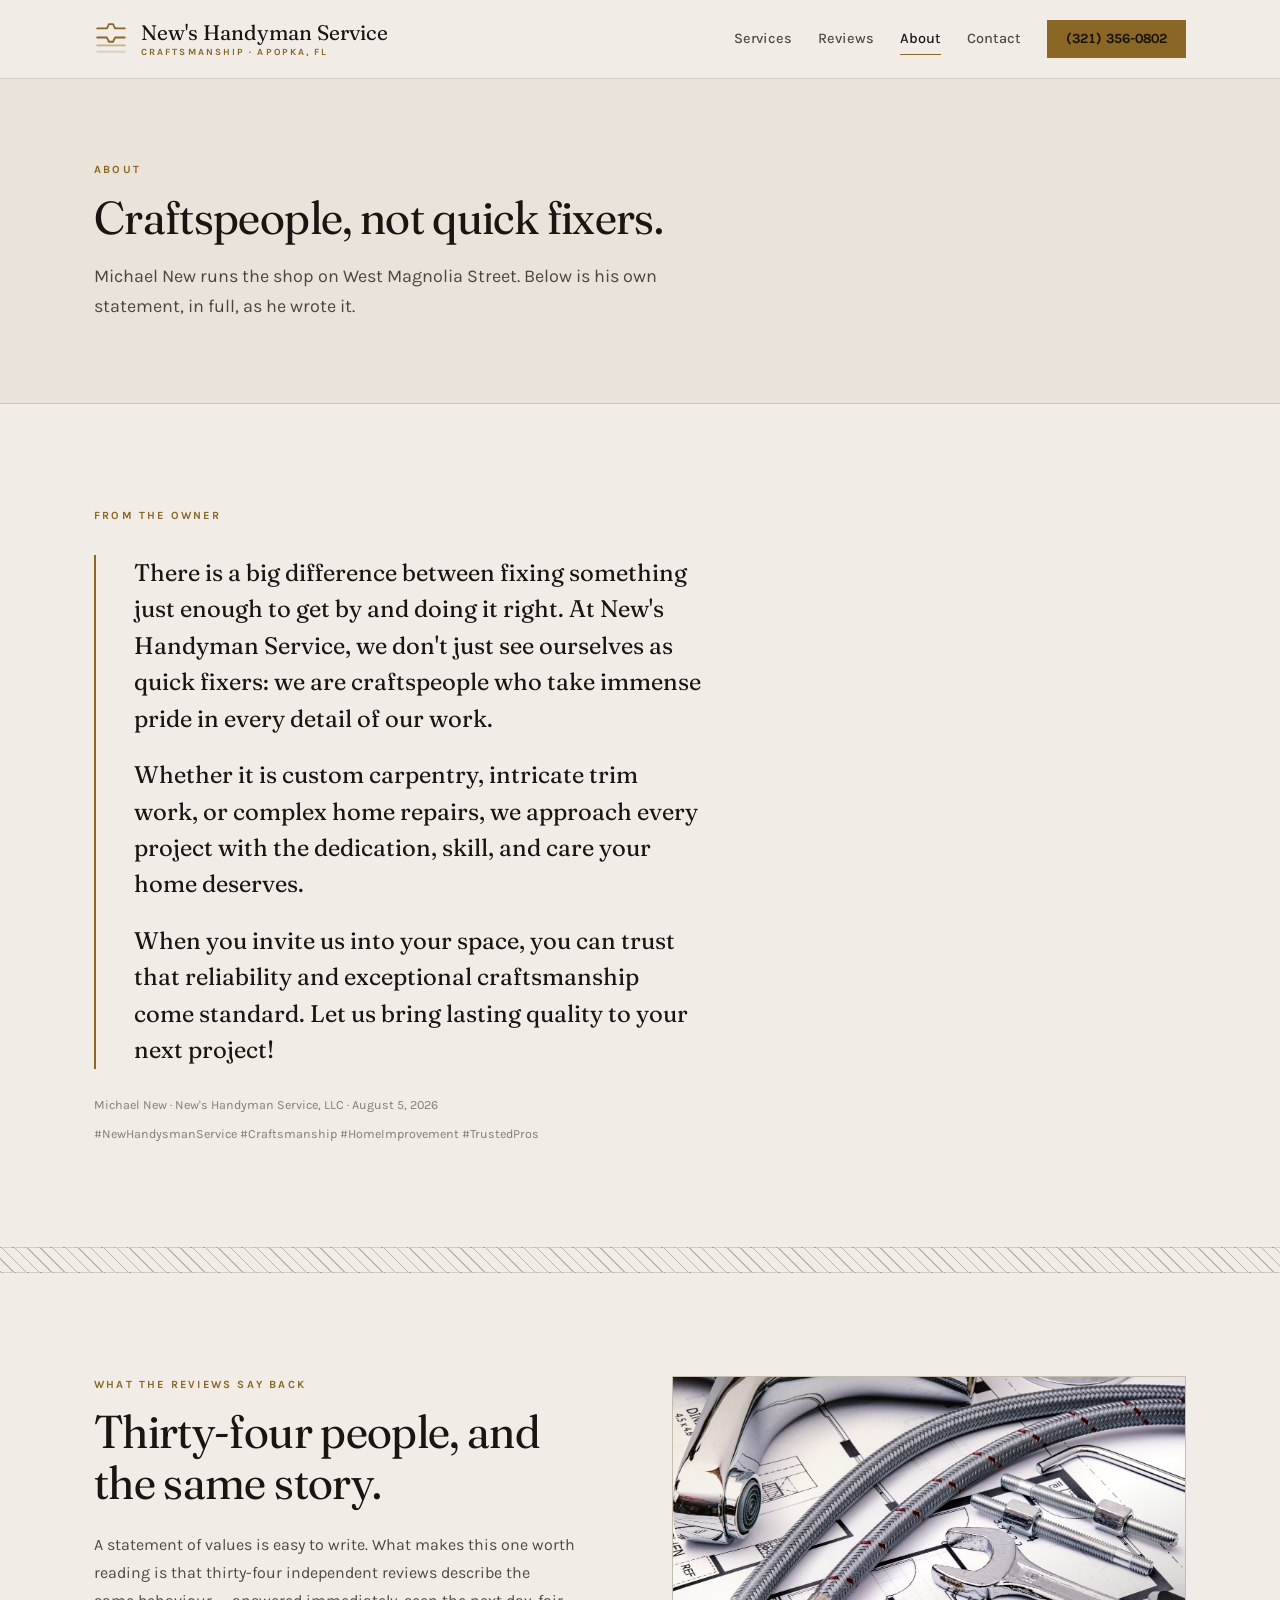
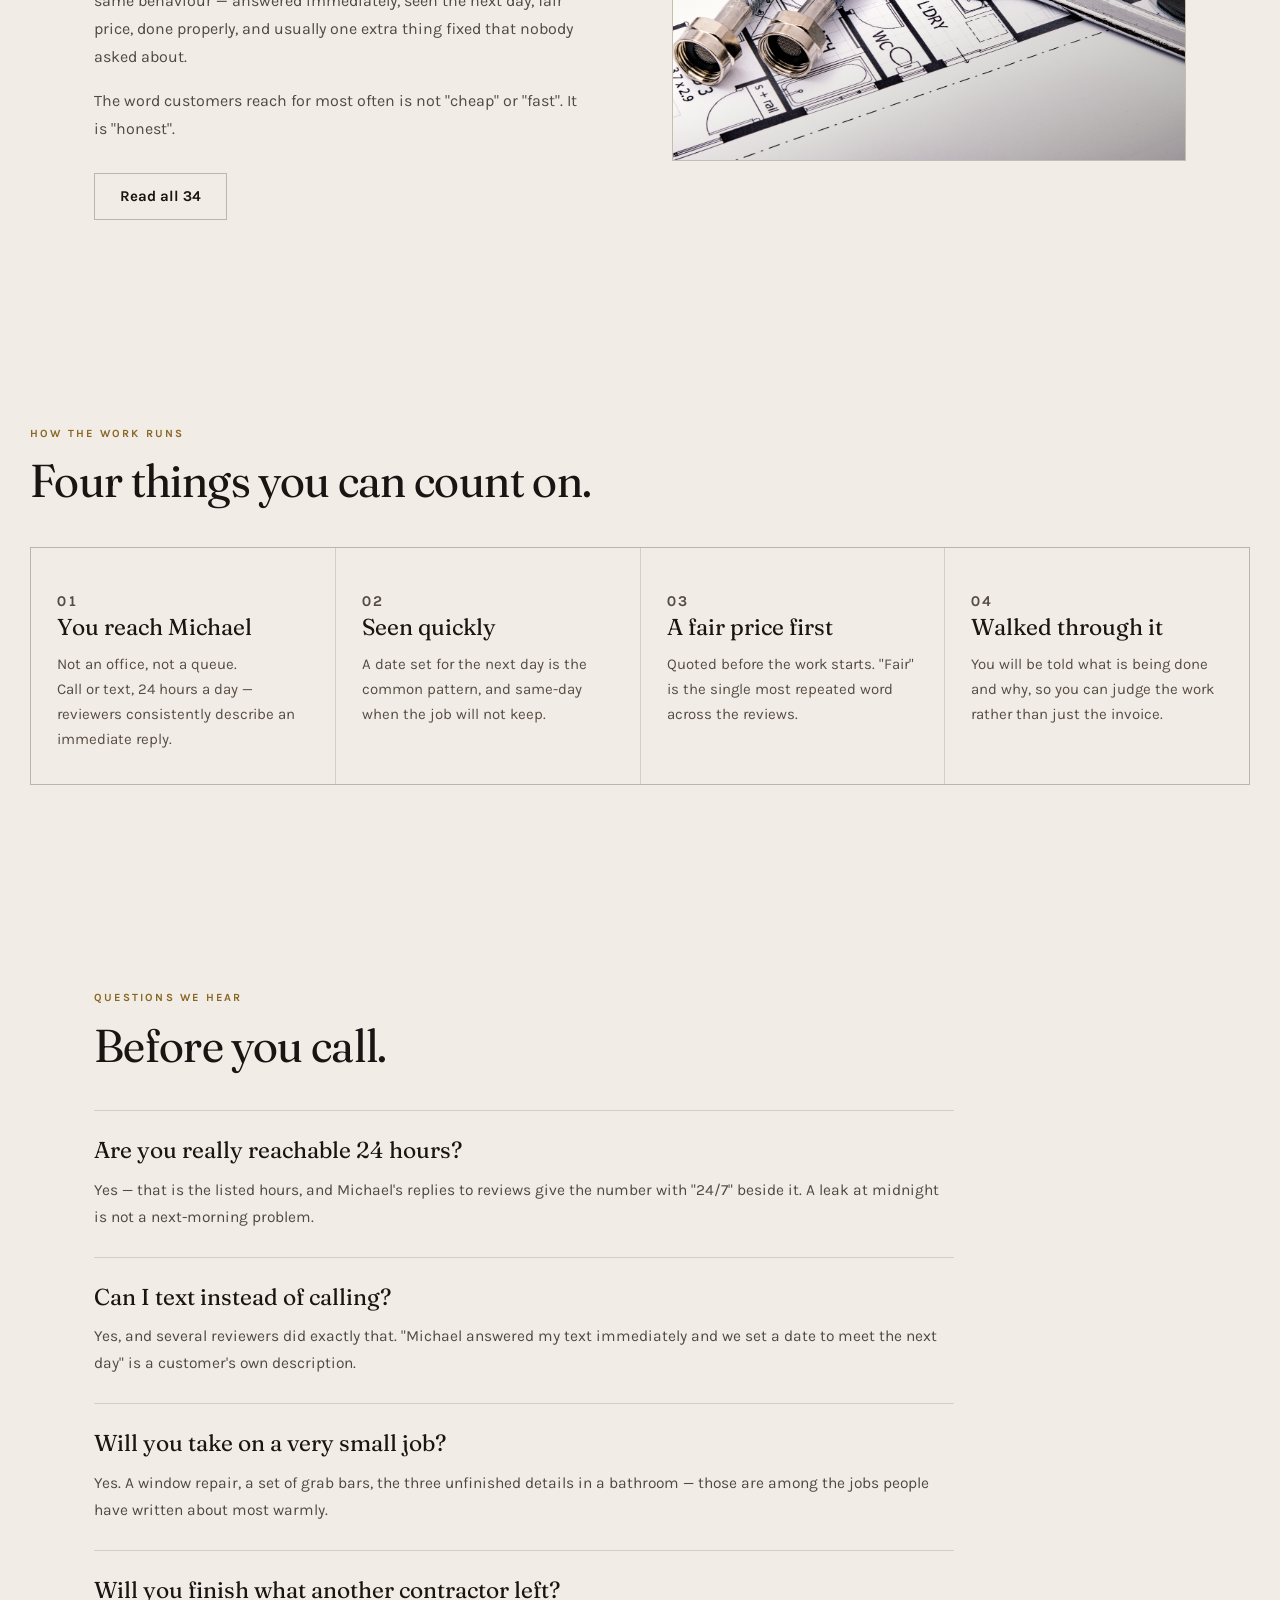
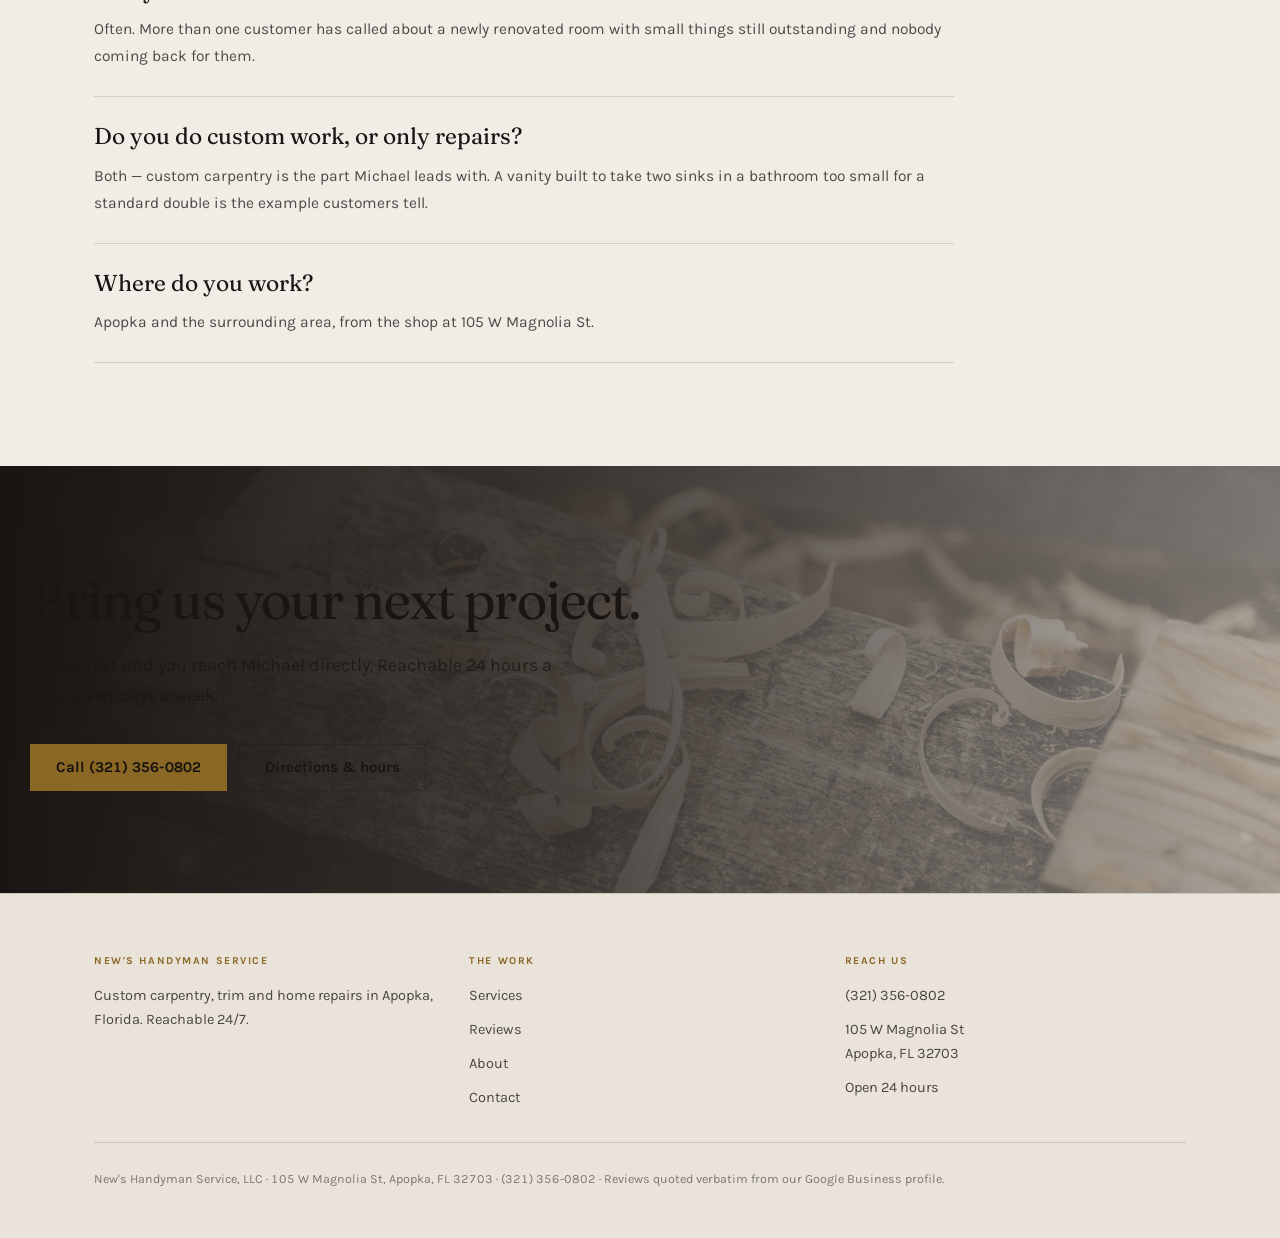
==== about.html @ f08b25bc "New's Handyman Service site Five static pages on a shared stylesheet. Identity is the measured drawi" ====
<!DOCTYPE html>
<html lang="en">
<head>
<meta charset="utf-8">
<meta name="viewport" content="width=device-width, initial-scale=1">
<title>About — New's Handyman Service</title>
<meta name="description" content="Michael New's own statement about the difference between fixing something just enough to get by and doing it right — plus how the work runs and the questions we hear.">
<link rel="preconnect" href="https://fonts.googleapis.com">
<link rel="preconnect" href="https://fonts.gstatic.com" crossorigin>
<link rel="stylesheet" href="https://fonts.googleapis.com/css2?family=Fraunces:ital,opsz,wght,SOFT,WONK@0,9..144,300..700,0..100,0..1&family=Karla:wght@400;500;600;700&display=swap">
<link rel="stylesheet" href="assets/site.css">
</head>
<body>

<nav class="nav">
  <div class="nav-inner">
    <a class="brand" href="index.html" aria-label="New's Handyman Service — home">
      <svg class="brand-mark" viewBox="0 0 32 32" fill="none" aria-hidden="true">
        <path d="M3 6h9.2l1.9-4h3.8l1.9 4H29" stroke="currentColor" stroke-width="1.7" stroke-linecap="round" stroke-linejoin="round"/>
        <path d="M3 14.6h9.2l1.9 4h3.8l1.9-4H29" stroke="currentColor" stroke-width="1.7" stroke-linecap="round" stroke-linejoin="round"/>
        <path d="M3 22h26" stroke="currentColor" stroke-width="1.7" stroke-linecap="round" opacity=".45"/>
        <path d="M3 28h26" stroke="currentColor" stroke-width="1.7" stroke-linecap="round" opacity=".22"/>
      </svg>
      <span class="brand-text">
        <span class="brand-name">New's Handyman Service</span>
        <span class="brand-sub">Craftsmanship · Apopka, FL</span>
      </span>
    </a>
    <a class="nav-link" href="services.html">Services</a>
    <a class="nav-link" href="reviews.html">Reviews</a>
    <a class="nav-link" href="about.html" aria-current="page">About</a>
    <a class="nav-link" href="contact.html">Contact</a>
    <a class="btn btn-brass btn-sm" href="tel:+13213560802">(321) 356-0802</a>
  </div>
</nav>

<header class="pagehead">
  <div class="wrap">
    <p class="label">About</p>
    <h1 class="h-section">Craftspeople, not quick fixers.</h1>
    <p class="lede">Michael New runs the shop on West Magnolia Street. Below is his own statement, in full, as he wrote it.</p>
  </div>
</header>

<div class="wrap">
  <section class="section">
    <p class="label" style="margin-bottom: 30px">From the owner</p>
    <div class="statement">
      <p>There is a big difference between fixing something just enough to get by and doing it right. At New's Handyman Service, we don't just see ourselves as quick fixers: we are craftspeople who take immense pride in every detail of our work.</p>
      <p>Whether it is custom carpentry, intricate trim work, or complex home repairs, we approach every project with the dedication, skill, and care your home deserves.</p>
      <p>When you invite us into your space, you can trust that reliability and exceptional craftsmanship come standard. Let us bring lasting quality to your next project!</p>
    </div>
    <p class="fine statement-by">Michael New · New's Handyman Service, LLC · August 5, 2026</p>
    <p class="fine" style="margin-top: 8px">#NewHandysmanService #Craftsmanship #HomeImprovement #TrustedPros</p>
  </section>
</div>

<div class="hatch" aria-hidden="true"></div>

<div class="wrap">
  <section class="section split split-top">
    <div>
      <p class="label">What the reviews say back</p>
      <h2 class="h-section" style="margin-top: 14px">Thirty-four people, and the same story.</h2>
      <p class="prose" style="margin-top: 22px; max-width: 50ch">A statement of values is easy to write. What makes this one worth reading is that thirty-four independent reviews describe the same behaviour — answered immediately, seen the next day, fair price, done properly, and usually one extra thing fixed that nobody asked about.</p>
      <p class="prose" style="margin-top: 16px; max-width: 50ch">The word customers reach for most often is not "cheap" or "fast". It is "honest".</p>
      <div class="btn-row" style="margin-top: 30px">
        <a class="btn btn-outline" href="reviews.html">Read all 34</a>
      </div>
    </div>
    <figure class="plate plate-4x3" style="margin: 0">
      <img src="assets/img/blueprint.jpg" alt="Hand tools and a faucet laid out on an architectural drawing">
    </figure>
  </section>
</div>

<div class="panel-linen">
  <div class="wrap section">
    <p class="label">How the work runs</p>
    <h2 class="h-section" style="max-width: 22ch; margin-top: 14px; margin-bottom: 40px">Four things you can count on.</h2>
    <div class="card-grid">
      <article class="card">
        <p class="card-n">01</p>
        <h3>You reach Michael</h3>
        <p>Not an office, not a queue. Call or text, 24 hours a day — reviewers consistently describe an immediate reply.</p>
      </article>
      <article class="card">
        <p class="card-n">02</p>
        <h3>Seen quickly</h3>
        <p>A date set for the next day is the common pattern, and same-day when the job will not keep.</p>
      </article>
      <article class="card">
        <p class="card-n">03</p>
        <h3>A fair price first</h3>
        <p>Quoted before the work starts. "Fair" is the single most repeated word across the reviews.</p>
      </article>
      <article class="card">
        <p class="card-n">04</p>
        <h3>Walked through it</h3>
        <p>You will be told what is being done and why, so you can judge the work rather than just the invoice.</p>
      </article>
    </div>
  </div>
</div>

<div class="wrap">
  <section class="section" style="max-width: 860px">
    <p class="label">Questions we hear</p>
    <h2 class="h-section" style="margin-top: 14px; margin-bottom: 38px">Before you call.</h2>
    <div class="faq">
      <div class="faq-item">
        <h3>Are you really reachable 24 hours?</h3>
        <p>Yes — that is the listed hours, and Michael's replies to reviews give the number with "24/7" beside it. A leak at midnight is not a next-morning problem.</p>
      </div>
      <div class="faq-item">
        <h3>Can I text instead of calling?</h3>
        <p>Yes, and several reviewers did exactly that. "Michael answered my text immediately and we set a date to meet the next day" is a customer's own description.</p>
      </div>
      <div class="faq-item">
        <h3>Will you take on a very small job?</h3>
        <p>Yes. A window repair, a set of grab bars, the three unfinished details in a bathroom — those are among the jobs people have written about most warmly.</p>
      </div>
      <div class="faq-item">
        <h3>Will you finish what another contractor left?</h3>
        <p>Often. More than one customer has called about a newly renovated room with small things still outstanding and nobody coming back for them.</p>
      </div>
      <div class="faq-item">
        <h3>Do you do custom work, or only repairs?</h3>
        <p>Both — custom carpentry is the part Michael leads with. A vanity built to take two sinks in a bathroom too small for a standard double is the example customers tell.</p>
      </div>
      <div class="faq-item">
        <h3>Where do you work?</h3>
        <p>Apopka and the surrounding area, from the shop at 105 W Magnolia St.</p>
      </div>
    </div>
  </section>
</div>

<section class="band-photo">
  <img src="assets/img/bench.jpg" alt="A workbench covered in wood shavings">
  <span class="veil"></span>
  <div class="wrap section">
    <h2 class="h-section" style="font-size: clamp(32px, 4.4vw, 56px); max-width: 20ch">Bring us your next project.</h2>
    <p class="lede" style="margin-top: 20px; max-width: 50ch">Call or text and you reach Michael directly. Reachable 24 hours a day, seven days a week.</p>
    <div class="btn-row" style="margin-top: 34px">
      <a class="btn btn-brass" href="tel:+13213560802">Call (321) 356-0802</a>
      <a class="btn btn-outline" href="contact.html">Directions &amp; hours</a>
    </div>
  </div>
</section>

<footer class="site-footer">
  <div class="wrap">
    <div class="footer-top">
      <div class="footer-col">
        <h4>New's Handyman Service</h4>
        <p>Custom carpentry, trim and home repairs in Apopka, Florida. Reachable 24/7.</p>
      </div>
      <div class="footer-col">
        <h4>The work</h4>
        <ul>
          <li><a href="services.html">Services</a></li>
          <li><a href="reviews.html">Reviews</a></li>
          <li><a href="about.html">About</a></li>
          <li><a href="contact.html">Contact</a></li>
        </ul>
      </div>
      <div class="footer-col">
        <h4>Reach us</h4>
        <ul>
          <li><a href="tel:+13213560802">(321) 356-0802</a></li>
          <li><a href="contact.html">105 W Magnolia St<br>Apopka, FL 32703</a></li>
          <li>Open 24 hours</li>
        </ul>
      </div>
    </div>
    <p class="footer-fine">New's Handyman Service, LLC · 105 W Magnolia St, Apopka, FL 32703 · (321) 356-0802 · Reviews quoted verbatim from our Google Business profile.</p>
  </div>
</footer>

</body>
</html>
---- assets/site.css ----
/* ═══════════════════════════════════════════════════════════════════
   New's Handyman Service, LLC — shared stylesheet

   Identity: the measured drawing. A finish carpenter's own documents —
   moulding profiles, section hatching, dimension lines — in walnut,
   bone and brass. Dark-first, because the work is the bright thing.
   ═══════════════════════════════════════════════════════════════════ */

:root {
  /* dark-first: these are the default surfaces */
  --walnut:     #1A1512;
  --walnut-2:   #241D19;
  --walnut-3:   #2E251F;
  --bone:       #EFEAE1;
  --bone-2:     rgba(239, 234, 225, 0.74);
  --bone-3:     rgba(239, 234, 225, 0.48);
  --rule:       rgba(239, 234, 225, 0.16);
  --rule-2:     rgba(239, 234, 225, 0.28);

  --brass:      #B08637;
  --brass-hi:   #CFA353;
  --brass-deep: #8A6725;
  --steel:      #8D959B;

  /* light panels, used for contrast sections */
  --linen:      #F1EDE6;
  --linen-2:    #E4DED3;
  --ink:        #1A1512;
  --ink-2:      #574C43;
  --ink-3:      #7D7166;
  --rule-ink:   rgba(26, 21, 18, 0.14);
  --rule-ink-2: rgba(26, 21, 18, 0.26);

  --font-display: "Fraunces", Georgia, "Times New Roman", serif;
  --font-body:    "Karla", "Segoe UI", Helvetica, Arial, sans-serif;

  --wrap: 1220px;
  --gutter: clamp(20px, 5vw, 68px);
}

/* A viewer who has explicitly chosen light gets a linen-grounded page;
   the walnut sections stay walnut, as designed. */
:root[data-theme="light"] {
  --walnut:   #F1EDE6;
  --walnut-2: #E9E3D9;
  --walnut-3: #E0D8CB;
  --bone:     #1A1512;
  --bone-2:   rgba(26, 21, 18, 0.76);
  --bone-3:   rgba(26, 21, 18, 0.52);
  --rule:     rgba(26, 21, 18, 0.14);
  --rule-2:   rgba(26, 21, 18, 0.26);
  --brass:    #8A6725;
  --brass-hi: #6F5219;
}
@media (prefers-color-scheme: light) {
  :root:not([data-theme="dark"]) {
    --walnut:   #F1EDE6;
    --walnut-2: #E9E3D9;
    --walnut-3: #E0D8CB;
    --bone:     #1A1512;
    --bone-2:   rgba(26, 21, 18, 0.76);
    --bone-3:   rgba(26, 21, 18, 0.52);
    --rule:     rgba(26, 21, 18, 0.14);
    --rule-2:   rgba(26, 21, 18, 0.26);
    --brass:    #8A6725;
    --brass-hi: #6F5219;
  }
}

*, *::before, *::after { box-sizing: border-box; }

body {
  margin: 0;
  background: var(--walnut);
  color: var(--bone);
  font-family: var(--font-body);
  font-size: 16px;
  line-height: 1.62;
  text-wrap: pretty;
  -webkit-font-smoothing: antialiased;
  -moz-osx-font-smoothing: grayscale;
}

h1, h2, h3, h4 { margin: 0; font-weight: 400; }
p { margin: 0; }
img, svg, canvas { display: block; max-width: 100%; }
a { color: var(--brass-hi); text-underline-offset: 3px; }
a:hover { color: var(--brass); }
:focus { outline: none; }
:focus-visible { outline: 2px solid var(--brass-hi); outline-offset: 3px; border-radius: 2px; }
::selection { background: color-mix(in srgb, var(--brass) 34%, transparent); }

.wrap { max-width: var(--wrap); margin: 0 auto; padding: 0 var(--gutter); }
.section { padding: clamp(64px, 8vw, 104px) 0; }
.section-sm { padding: clamp(40px, 5vw, 60px) 0; }
.rule { height: 1px; border: 0; margin: 0; background: var(--rule); }

/* ── typography ─────────────────────────────────────────────────── */
.display {
  font-family: var(--font-display);
  font-variation-settings: "opsz" 120, "SOFT" 20, "WONK" 0;
  font-weight: 400;
  font-size: clamp(42px, 6vw, 86px);
  line-height: 1.03;
  letter-spacing: -0.018em;
}
.h-section {
  font-family: var(--font-display);
  font-variation-settings: "opsz" 72, "SOFT" 20, "WONK" 0;
  font-weight: 400;
  font-size: clamp(30px, 3.6vw, 48px);
  line-height: 1.1;
  letter-spacing: -0.014em;
}
.h-sub {
  font-family: var(--font-display);
  font-variation-settings: "opsz" 36, "SOFT" 20, "WONK" 0;
  font-weight: 400;
  font-size: clamp(23px, 2.3vw, 30px);
  line-height: 1.16;
  letter-spacing: -0.008em;
}
.label {
  font-size: 11px; font-weight: 700;
  letter-spacing: 0.2em; text-transform: uppercase;
  color: var(--brass); margin: 0;
}
.lede { font-size: 18px; line-height: 30px; color: var(--bone-2); margin: 0; }
.prose { font-size: 16px; line-height: 28px; color: var(--bone-2); margin: 0; }
.fine { font-size: 12.5px; line-height: 21px; color: var(--bone-3); margin: 0; }
.num { font-variant-numeric: tabular-nums; }

/* light panels flip the type colors */
.panel-linen {
  background: var(--linen);
  color: var(--ink);
}
.panel-linen .lede, .panel-linen .prose { color: var(--ink-2); }
.panel-linen .fine { color: var(--ink-3); }
.panel-linen .label { color: var(--brass-deep); }
.panel-linen .rule { background: var(--rule-ink); }
.panel-linen a { color: var(--brass-deep); }

/* ── navigation ─────────────────────────────────────────────────── */
.nav { background: var(--walnut); border-bottom: 1px solid var(--rule); }
.nav-inner {
  max-width: var(--wrap); margin: 0 auto; padding: 0 var(--gutter);
  display: flex; align-items: center; flex-wrap: wrap;
  gap: 10px 26px; min-height: 78px;
}
.brand { display: flex; align-items: center; gap: 13px; text-decoration: none; margin-right: auto; }
.brand-mark { width: 34px; height: 34px; flex: none; color: var(--brass); }
.brand-text { display: flex; flex-direction: column; line-height: 1.08; }
.brand-name {
  font-family: var(--font-display);
  font-variation-settings: "opsz" 24, "SOFT" 20, "WONK" 0;
  font-size: 21px; color: var(--bone);
}
.brand-sub {
  font-size: 9.5px; font-weight: 700; letter-spacing: 0.22em;
  text-transform: uppercase; color: var(--brass); margin-top: 3px;
}
.nav-link {
  color: var(--bone-2); text-decoration: none;
  font-size: 14.5px; font-weight: 500; white-space: nowrap;
  padding: 4px 0; border-bottom: 1px solid transparent;
}
.nav-link:hover { color: var(--bone); border-bottom-color: var(--brass); }
.nav-link[aria-current="page"] { color: var(--bone); border-bottom-color: var(--brass); }

/* ── buttons ────────────────────────────────────────────────────── */
.btn {
  display: inline-flex; align-items: center; justify-content: center; gap: 9px;
  font-family: var(--font-body); font-weight: 700; font-size: 15px;
  line-height: 1; text-decoration: none; cursor: pointer;
  padding: 15px 25px; border: 1px solid transparent;
  white-space: nowrap; font-variant-numeric: tabular-nums;
  transition: background-color .16s ease, border-color .16s ease, color .16s ease;
}
.btn svg { flex: none; }
.btn-brass { background: var(--brass); color: #17120D; border-color: var(--brass); }
.btn-brass:hover { background: var(--brass-hi); border-color: var(--brass-hi); color: #17120D; }
.btn-outline { border-color: var(--rule-2); color: var(--bone); }
.btn-outline:hover { border-color: var(--bone); color: var(--bone); }
.panel-linen .btn-outline { border-color: var(--rule-ink-2); color: var(--ink); }
.panel-linen .btn-outline:hover { border-color: var(--ink); color: var(--ink); }
.btn-sm { font-size: 14px; padding: 11px 18px; }
.btn-row { display: flex; flex-wrap: wrap; gap: 12px; align-items: center; }

/* ── open badge ─────────────────────────────────────────────────── */
.open-badge {
  display: inline-flex; align-items: center; gap: 9px;
  font-size: 11.5px; font-weight: 700; letter-spacing: 0.15em;
  text-transform: uppercase; color: var(--bone);
  border: 1px solid var(--rule-2); padding: 8px 14px;
}
.open-dot {
  width: 7px; height: 7px; flex: none; border-radius: 50%;
  background: var(--brass);
  box-shadow: 0 0 0 3px color-mix(in srgb, var(--brass) 26%, transparent);
  animation: pulse 2.6s ease-in-out infinite;
}
@keyframes pulse { 0%, 100% { opacity: 1; } 50% { opacity: .42; } }

/* ── hero ───────────────────────────────────────────────────────── */
.hero { position: relative; overflow: hidden; background: var(--walnut); }
.hero > img {
  position: absolute; inset: 0; width: 100%; height: 100%;
  object-fit: cover; object-position: 60% center;
  opacity: .34; filter: saturate(.7) contrast(1.04);
}
.hero-veil {
  position: absolute; inset: 0; pointer-events: none;
  background: linear-gradient(94deg,
    var(--walnut) 2%,
    color-mix(in srgb, var(--walnut) 84%, transparent) 46%,
    color-mix(in srgb, var(--walnut) 34%, transparent) 100%);
}
.hero-inner {
  position: relative; max-width: var(--wrap); margin: 0 auto;
  padding: clamp(70px, 10vw, 124px) var(--gutter) clamp(60px, 8vw, 100px);
  display: grid; gap: 48px clamp(32px, 5vw, 72px);
  grid-template-columns: repeat(auto-fit, minmax(320px, 1fr));
  align-items: center;
}
.hero-copy .display { max-width: 15ch; }
.hero-copy .display em { font-style: italic; color: var(--brass-hi); }

/* the measured-drawing figure that sits beside the hero copy */
.profile-figure { color: var(--brass); }
.profile-figure .dim { color: var(--steel); }

/* subpage headers */
.pagehead { background: var(--walnut-2); border-bottom: 1px solid var(--rule); }
.pagehead .wrap { padding-top: clamp(52px, 7vw, 82px); padding-bottom: clamp(52px, 7vw, 82px); }
.pagehead .h-section { max-width: 24ch; margin-top: 14px; }
.pagehead .lede { margin-top: 18px; max-width: 56ch; }

/* ── hatch band (section drawing hatch) ─────────────────────────── */
.hatch {
  height: 26px;
  background-image: repeating-linear-gradient(
    45deg,
    var(--rule-2) 0 1px,
    transparent 1px 9px
  );
  border-block: 1px solid var(--rule);
}
.panel-linen .hatch { border-block-color: var(--rule-ink); }

/* ── stats ──────────────────────────────────────────────────────── */
.stats {
  display: grid; grid-template-columns: repeat(auto-fit, minmax(158px, 1fr));
  gap: 1px; background: var(--rule);
  border-block: 1px solid var(--rule);
}
.stat { background: var(--walnut); padding: 30px 26px; }
.stat:first-child { padding-left: 0; }
.panel-linen .stats { background: var(--rule-ink); border-block-color: var(--rule-ink); }
.panel-linen .stat { background: var(--linen); }
.stat-v {
  font-family: var(--font-display);
  font-variation-settings: "opsz" 60, "SOFT" 20, "WONK" 0;
  font-size: clamp(34px, 3.4vw, 46px); line-height: 1;
  font-variant-numeric: tabular-nums;
}
.stat-v.accent { color: var(--brass); }
.stat-k {
  font-size: 11px; font-weight: 700; letter-spacing: 0.15em;
  text-transform: uppercase; color: var(--bone-3); margin: 12px 0 0;
}
.panel-linen .stat-k { color: var(--ink-3); }

/* ── split ──────────────────────────────────────────────────────── */
.split {
  display: grid; grid-template-columns: repeat(auto-fit, minmax(300px, 1fr));
  gap: 40px clamp(32px, 5vw, 78px); align-items: center;
}
.split-top { align-items: start; }

/* ── service list (drawing schedule) ────────────────────────────── */
.schedule { display: grid; gap: 0; border-top: 1px solid var(--rule); }
.panel-linen .schedule { border-top-color: var(--rule-ink); }
.sched-row {
  display: grid;
  grid-template-columns: 62px minmax(0, 1fr);
  gap: 0 24px;
  padding: 30px 0;
  border-bottom: 1px solid var(--rule);
  align-items: start;
}
.panel-linen .sched-row { border-bottom-color: var(--rule-ink); }
.sched-n {
  font-size: 12px; font-weight: 700; letter-spacing: 0.1em;
  color: var(--brass); font-variant-numeric: tabular-nums;
  padding-top: 8px;
}
.sched-row h3 {
  font-family: var(--font-display);
  font-variation-settings: "opsz" 32, "SOFT" 20, "WONK" 0;
  font-size: 25px; line-height: 1.15;
}
.sched-row p { font-size: 15.5px; line-height: 27px; color: var(--bone-2); margin: 10px 0 0; max-width: 62ch; }
.panel-linen .sched-row p { color: var(--ink-2); }
.sched-row:hover .sched-n { color: var(--brass-hi); }

/* ── cards ──────────────────────────────────────────────────────── */
.card-grid {
  display: grid; grid-template-columns: repeat(auto-fit, minmax(266px, 1fr));
  gap: 1px; background: var(--rule); border: 1px solid var(--rule);
}
.card { background: var(--walnut); padding: 30px 26px 32px; }
.panel-linen .card-grid { background: var(--rule-ink); border-color: var(--rule-ink); }
.panel-linen .card { background: var(--linen); }
.card-icon { color: var(--brass); margin-bottom: 18px; }
.card-n {
  font-size: 11px; font-weight: 700; letter-spacing: 0.14em;
  color: var(--bone-3); font-variant-numeric: tabular-nums; margin: 0 0 10px;
}
.panel-linen .card-n { color: var(--ink-3); }
.card h3 {
  font-family: var(--font-display);
  font-variation-settings: "opsz" 30, "SOFT" 20, "WONK" 0;
  font-size: 23px; line-height: 1.16;
}
.card p { font-size: 15px; line-height: 25px; color: var(--bone-2); margin: 11px 0 0; }
.panel-linen .card p { color: var(--ink-2); }

/* ── photography ────────────────────────────────────────────────────
   One grade for every photograph: warmed, slightly desaturated, then a
   brass-to-walnut wash — so a set of separately-shot images reads as
   one portfolio.
   ─────────────────────────────────────────────────────────────────── */
.plate {
  position: relative; overflow: hidden;
  border: 1px solid var(--rule); background: var(--walnut-3);
}
.panel-linen .plate { border-color: var(--rule-ink); background: var(--linen-2); }
.plate img { width: 100%; height: 100%; object-fit: cover; filter: saturate(.82) contrast(1.05) sepia(.08); }
.plate::after {
  content: ""; position: absolute; inset: 0; pointer-events: none;
  background: linear-gradient(156deg,
    color-mix(in srgb, var(--brass) 16%, transparent) 0%,
    transparent 50%,
    color-mix(in srgb, #1A1512 40%, transparent) 100%);
}
.plate-4x3  { aspect-ratio: 4 / 3; }
.plate-3x2  { aspect-ratio: 3 / 2; }
.plate-1x1  { aspect-ratio: 1 / 1; }
.plate-tall { aspect-ratio: 4 / 5; }

.band-photo { position: relative; overflow: hidden; background: var(--walnut); }
.band-photo > img {
  position: absolute; inset: 0; width: 100%; height: 100%;
  object-fit: cover; opacity: .42; filter: saturate(.78) contrast(1.04) sepia(.08);
}
.band-photo .veil {
  position: absolute; inset: 0; pointer-events: none;
  background: linear-gradient(92deg,
    #1A1512 1%,
    color-mix(in srgb, #1A1512 78%, transparent) 44%,
    color-mix(in srgb, #1A1512 26%, transparent) 100%);
}
.band-photo .wrap { position: relative; }
.band-photo, .band-photo .h-section, .band-photo .display { color: var(--bone); }

/* ── owner's statement ──────────────────────────────────────────── */
.statement {
  border-left: 2px solid var(--brass);
  padding-left: clamp(22px, 3vw, 40px);
  max-width: 62ch;
}
.statement p {
  font-family: var(--font-display);
  font-variation-settings: "opsz" 32, "SOFT" 30, "WONK" 0;
  font-size: clamp(19px, 1.9vw, 24px);
  line-height: 1.52;
  color: var(--bone);
}
.panel-linen .statement p { color: var(--ink); }
.statement p + p { margin-top: 20px; }
.statement-by { margin-top: 26px; }

/* ── reviews ────────────────────────────────────────────────────── */
.rating-block { display: flex; flex-wrap: wrap; align-items: flex-end; gap: 22px 40px; }
.rating-score {
  font-family: var(--font-display);
  font-variation-settings: "opsz" 144, "SOFT" 20, "WONK" 0;
  font-size: clamp(62px, 8vw, 100px); line-height: .86;
  color: var(--brass); font-variant-numeric: tabular-nums;
}
.stars { color: var(--brass); font-size: 19px; letter-spacing: 5px; }
.rating-meta { font-size: 15px; color: var(--bone-2); font-variant-numeric: tabular-nums; }
.panel-linen .rating-meta { color: var(--ink-2); }

/* topic counts are read, not pressed — hairline rows, tabular figures */
.topics {
  display: grid; grid-template-columns: repeat(auto-fit, minmax(238px, 1fr));
  gap: 0 44px; max-width: 800px; margin: 0;
}
.topic {
  display: flex; align-items: baseline; justify-content: space-between;
  gap: 16px; padding: 12px 0; border-bottom: 1px solid var(--rule);
}
.panel-linen .topic { border-bottom-color: var(--rule-ink); }
.topic dt { font-size: 15px; line-height: 22px; color: var(--bone-2); }
.panel-linen .topic dt { color: var(--ink-2); }
.topic dd { margin: 0; font-size: 15px; font-weight: 700; color: var(--bone-3); font-variant-numeric: tabular-nums; }
.panel-linen .topic dd { color: var(--ink-3); }

.quote-grid {
  display: grid; grid-template-columns: repeat(auto-fit, minmax(240px, 1fr));
  gap: 1px; background: var(--rule); border-block: 1px solid var(--rule);
}
.quote-cell { background: var(--walnut); padding: 30px 26px; }
.quote-cell:first-child { padding-left: 0; }
.quote-cell q {
  font-family: var(--font-display);
  font-variation-settings: "opsz" 30, "SOFT" 30, "WONK" 0;
  font-size: 21px; line-height: 1.34; color: var(--bone);
  quotes: "\201C" "\201D";
}
.quote-cell .fine { margin-top: 14px; }

.reviews {
  display: grid; grid-template-columns: repeat(auto-fit, minmax(320px, 1fr));
  gap: 24px; align-items: start;
}
.review {
  background: var(--walnut-2);
  border: 1px solid var(--rule);
  border-top: 2px solid var(--brass);
  padding: 28px;
}
.panel-linen .review { background: var(--linen); border-color: var(--rule-ink); border-top-color: var(--brass-deep); }
.review-head { display: flex; align-items: center; gap: 13px; }
.avatar {
  width: 44px; height: 44px; flex: none; border-radius: 50%;
  display: grid; place-items: center;
  background: var(--brass); color: #17120D;
  font-family: var(--font-display);
  font-variation-settings: "opsz" 24, "SOFT" 20, "WONK" 0;
  font-size: 20px;
}
.review-name {
  font-family: var(--font-display);
  font-variation-settings: "opsz" 28, "SOFT" 20, "WONK" 0;
  font-size: 21px; line-height: 1.15;
}
.review-meta { font-size: 12.5px; color: var(--bone-3); margin: 3px 0 0; font-variant-numeric: tabular-nums; }
.panel-linen .review-meta { color: var(--ink-3); }
.review-stars { display: flex; align-items: baseline; gap: 12px; margin: 16px 0 0; flex-wrap: wrap; }
.review-stars .s { color: var(--brass); font-size: 13px; letter-spacing: 2.5px; }
.review-stars .d { font-size: 13px; color: var(--bone-3); }
.panel-linen .review-stars .d { color: var(--ink-3); }
.review-text { font-size: 15px; line-height: 26px; margin: 12px 0 0; color: var(--bone-2); }
.panel-linen .review-text { color: var(--ink-2); }
.review-text .trunc { color: var(--bone-3); }
.panel-linen .review-text .trunc { color: var(--ink-3); }
.owner-reply {
  margin-top: 18px; padding: 16px 18px;
  background: var(--walnut-3); border-left: 2px solid var(--brass);
}
.panel-linen .owner-reply { background: var(--linen-2); border-left-color: var(--brass-deep); }
.owner-reply .lbl {
  font-size: 10.5px; font-weight: 700; letter-spacing: 0.13em;
  text-transform: uppercase; color: var(--brass); margin: 0;
}
.panel-linen .owner-reply .lbl { color: var(--brass-deep); }
.owner-reply p { font-size: 14px; line-height: 23px; color: var(--bone-2); margin: 8px 0 0; }
.panel-linen .owner-reply p { color: var(--ink-2); }

/* ── detail grid ────────────────────────────────────────────────── */
.details {
  display: grid; grid-template-columns: repeat(auto-fit, minmax(200px, 1fr));
  gap: 1px; background: var(--rule); border-block: 1px solid var(--rule);
}
.detail { background: var(--walnut); padding: 26px 24px; }
.detail:first-child { padding-left: 0; }
.detail .lbl {
  font-size: 10.5px; font-weight: 700; letter-spacing: 0.15em;
  text-transform: uppercase; color: var(--brass); margin: 0;
}
.detail .v {
  font-family: var(--font-display);
  font-variation-settings: "opsz" 26, "SOFT" 20, "WONK" 0;
  font-size: 20px; line-height: 28px; margin: 11px 0 0;
  font-variant-numeric: tabular-nums;
}
.detail .v a { color: var(--bone); text-decoration: none; }
.detail .v a:hover { color: var(--brass-hi); }

/* ── ticks ──────────────────────────────────────────────────────── */
.ticks { list-style: none; margin: 0; padding: 0; display: grid; gap: 14px; }
.ticks li {
  display: grid; grid-template-columns: 20px 1fr; gap: 13px;
  font-size: 15.5px; line-height: 26px; color: var(--bone-2);
}
.panel-linen .ticks li { color: var(--ink-2); }
.ticks svg { color: var(--brass); margin-top: 5px; }

/* ── faq ────────────────────────────────────────────────────────── */
.faq { display: grid; }
.faq-item { border-top: 1px solid var(--rule); padding: 26px 0; }
.faq-item:last-child { border-bottom: 1px solid var(--rule); }
.panel-linen .faq-item { border-color: var(--rule-ink); }
.faq-item h3 {
  font-family: var(--font-display);
  font-variation-settings: "opsz" 30, "SOFT" 20, "WONK" 0;
  font-size: 23px; line-height: 1.2;
}
.faq-item p { font-size: 15.5px; line-height: 27px; color: var(--bone-2); margin: 12px 0 0; }
.panel-linen .faq-item p { color: var(--ink-2); }

/* ── footer ─────────────────────────────────────────────────────── */
.site-footer { background: var(--walnut-2); border-top: 1px solid var(--rule); }
.site-footer .wrap { padding-top: 58px; padding-bottom: 48px; }
.footer-top {
  display: grid; grid-template-columns: repeat(auto-fit, minmax(210px, 1fr));
  gap: 34px; padding-bottom: 32px; border-bottom: 1px solid var(--rule);
}
.footer-col h4 {
  font-family: var(--font-body);
  font-size: 10.5px; font-weight: 700; letter-spacing: 0.15em;
  text-transform: uppercase; color: var(--brass); margin: 0 0 15px;
}
.footer-col ul { list-style: none; margin: 0; padding: 0; display: grid; gap: 10px; }
.footer-col a { color: var(--bone-2); text-decoration: none; font-size: 14.5px; }
.footer-col a:hover { color: var(--bone); }
.footer-col p, .footer-col li { font-size: 14.5px; line-height: 24px; color: var(--bone-2); margin: 0; }
.footer-fine { font-size: 12.5px; line-height: 21px; color: var(--bone-3); margin: 26px 0 0; font-variant-numeric: tabular-nums; }

@media (prefers-reduced-motion: reduce) {
  *, *::before, *::after {
    animation-duration: .001ms !important;
    animation-iteration-count: 1 !important;
    transition-duration: .001ms !important;
  }
}
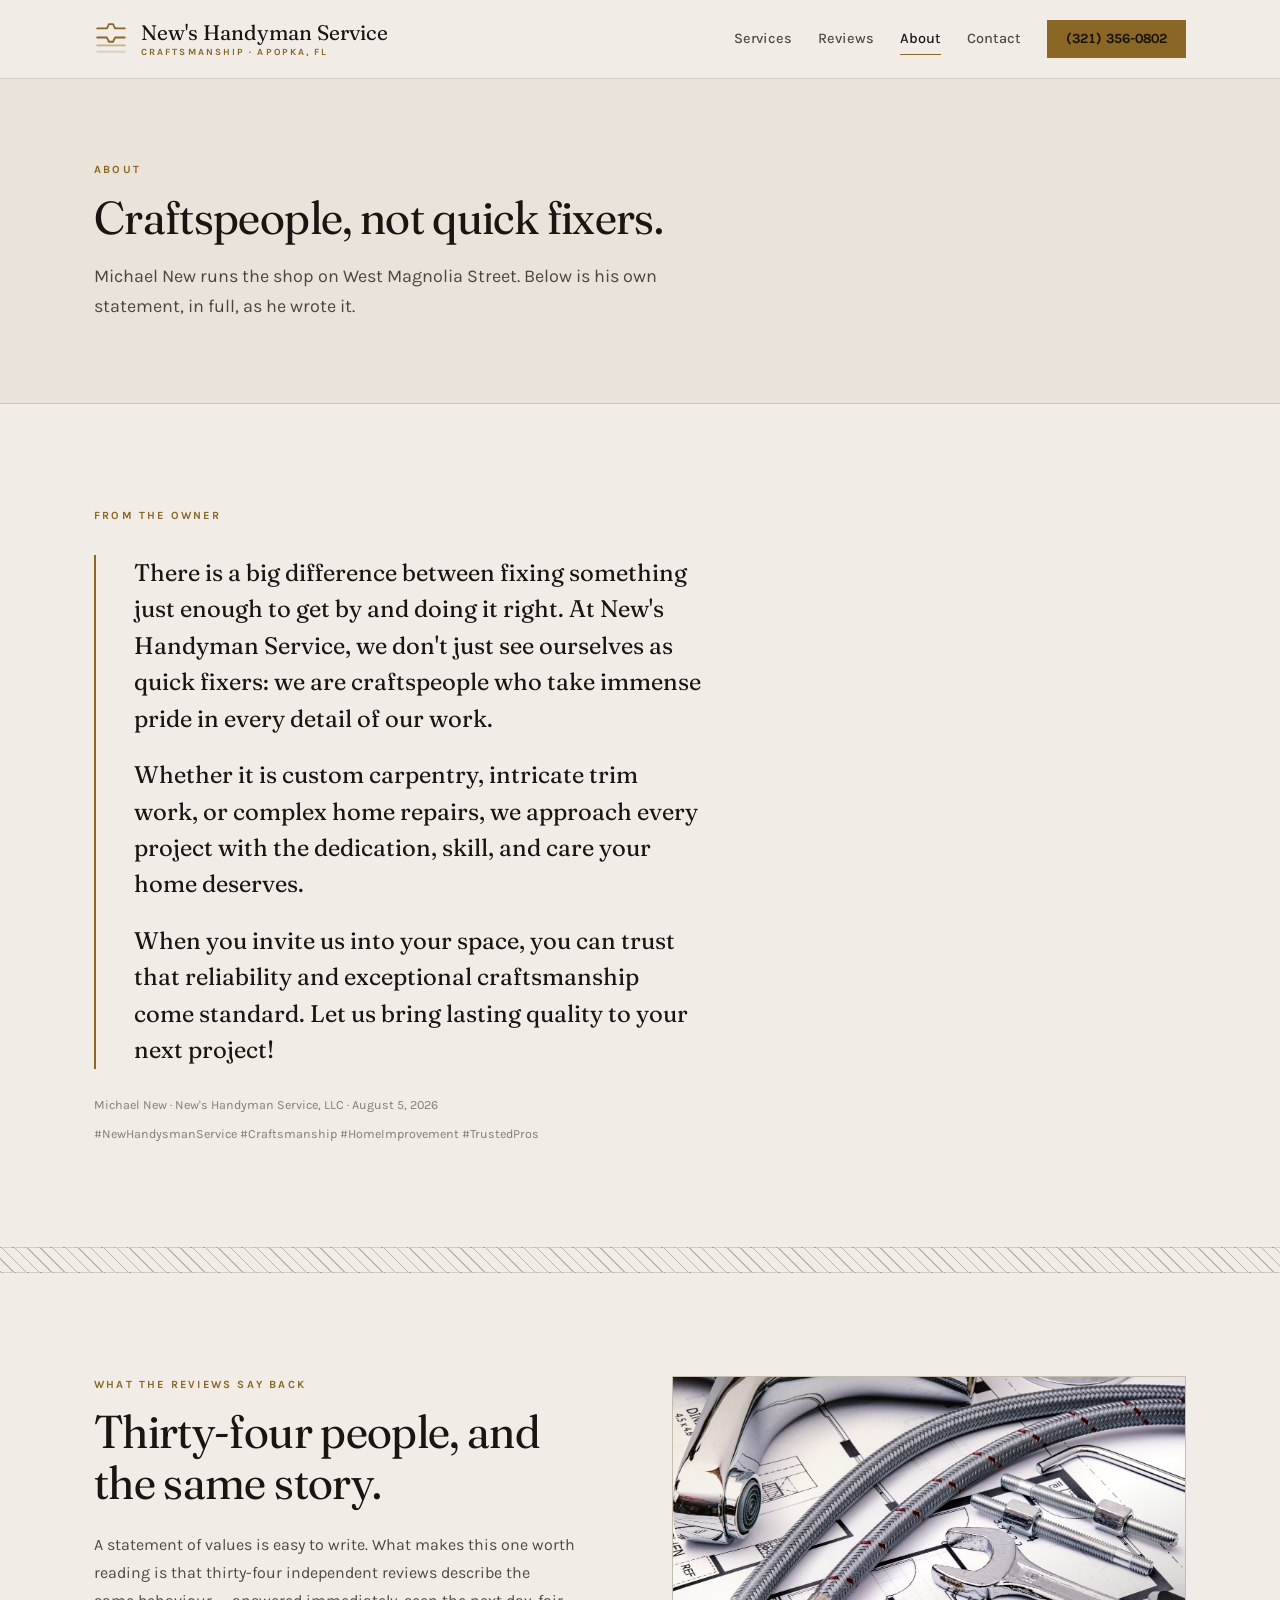
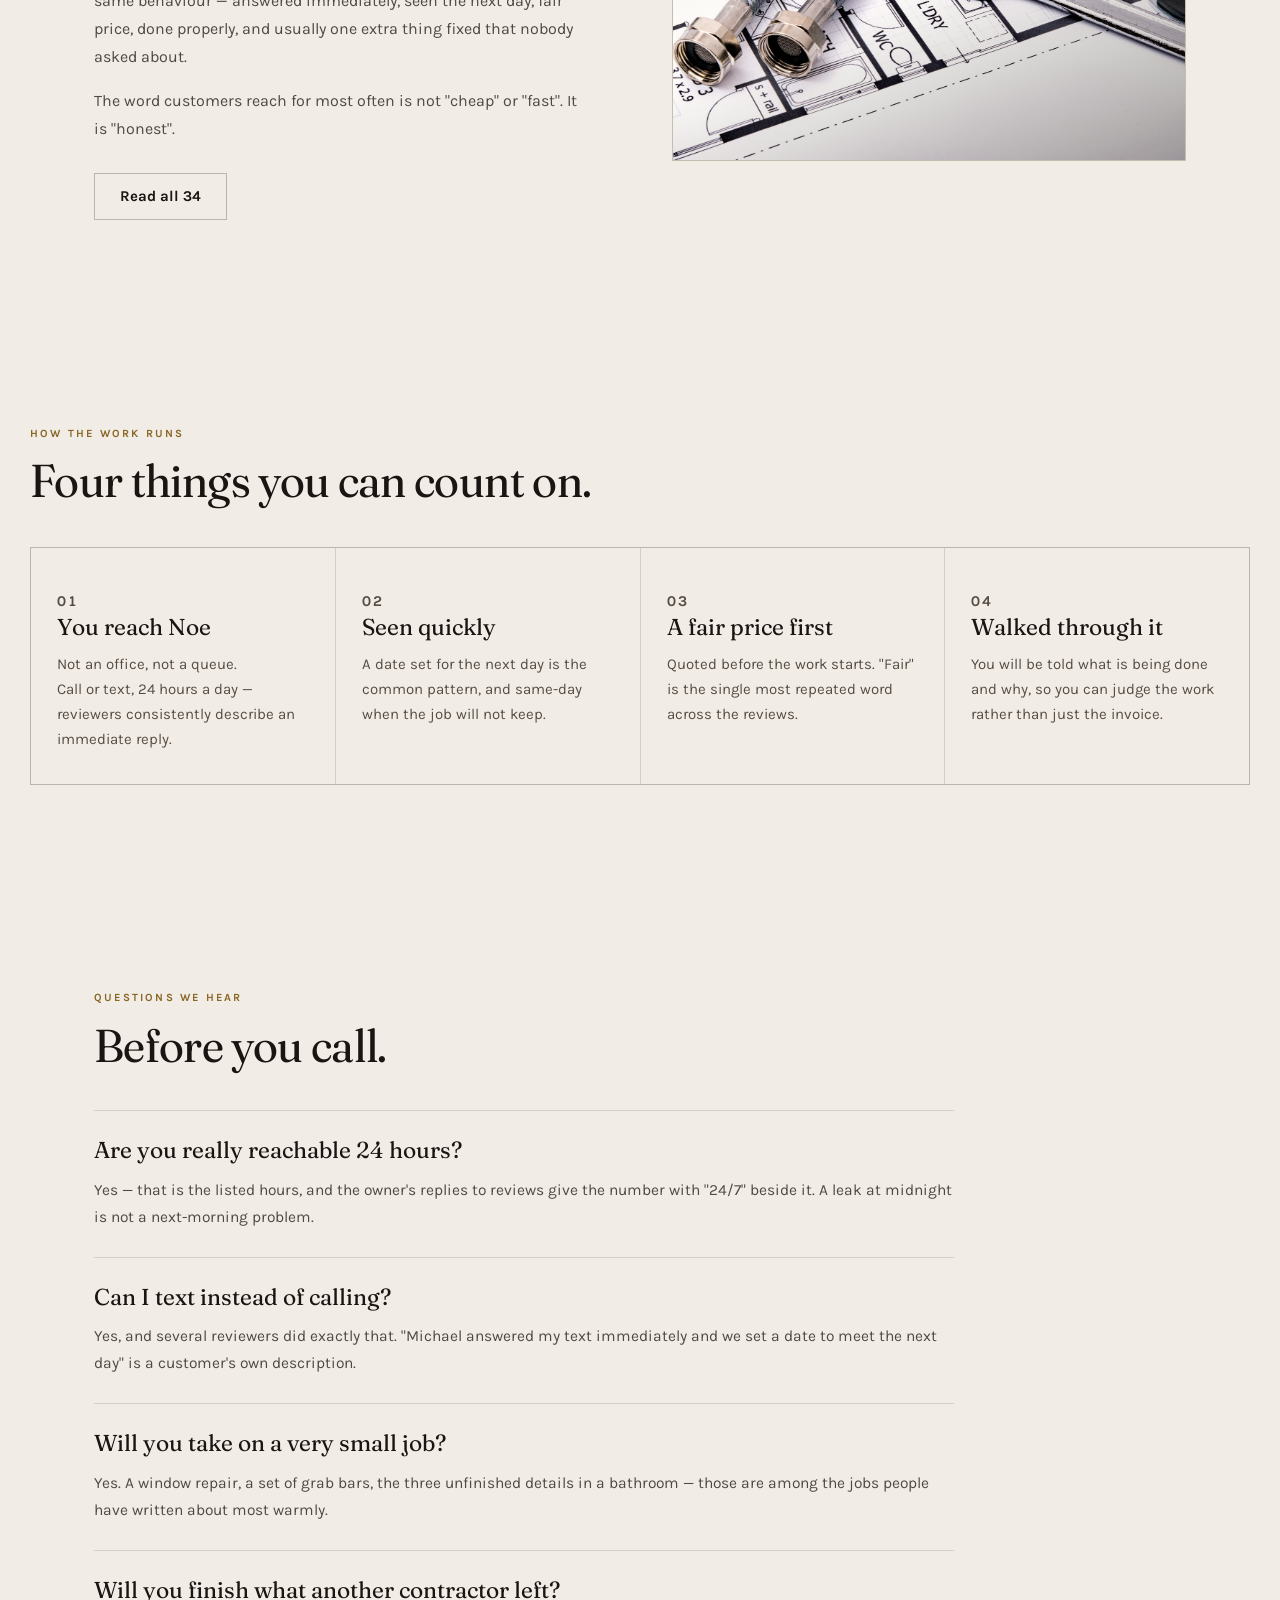
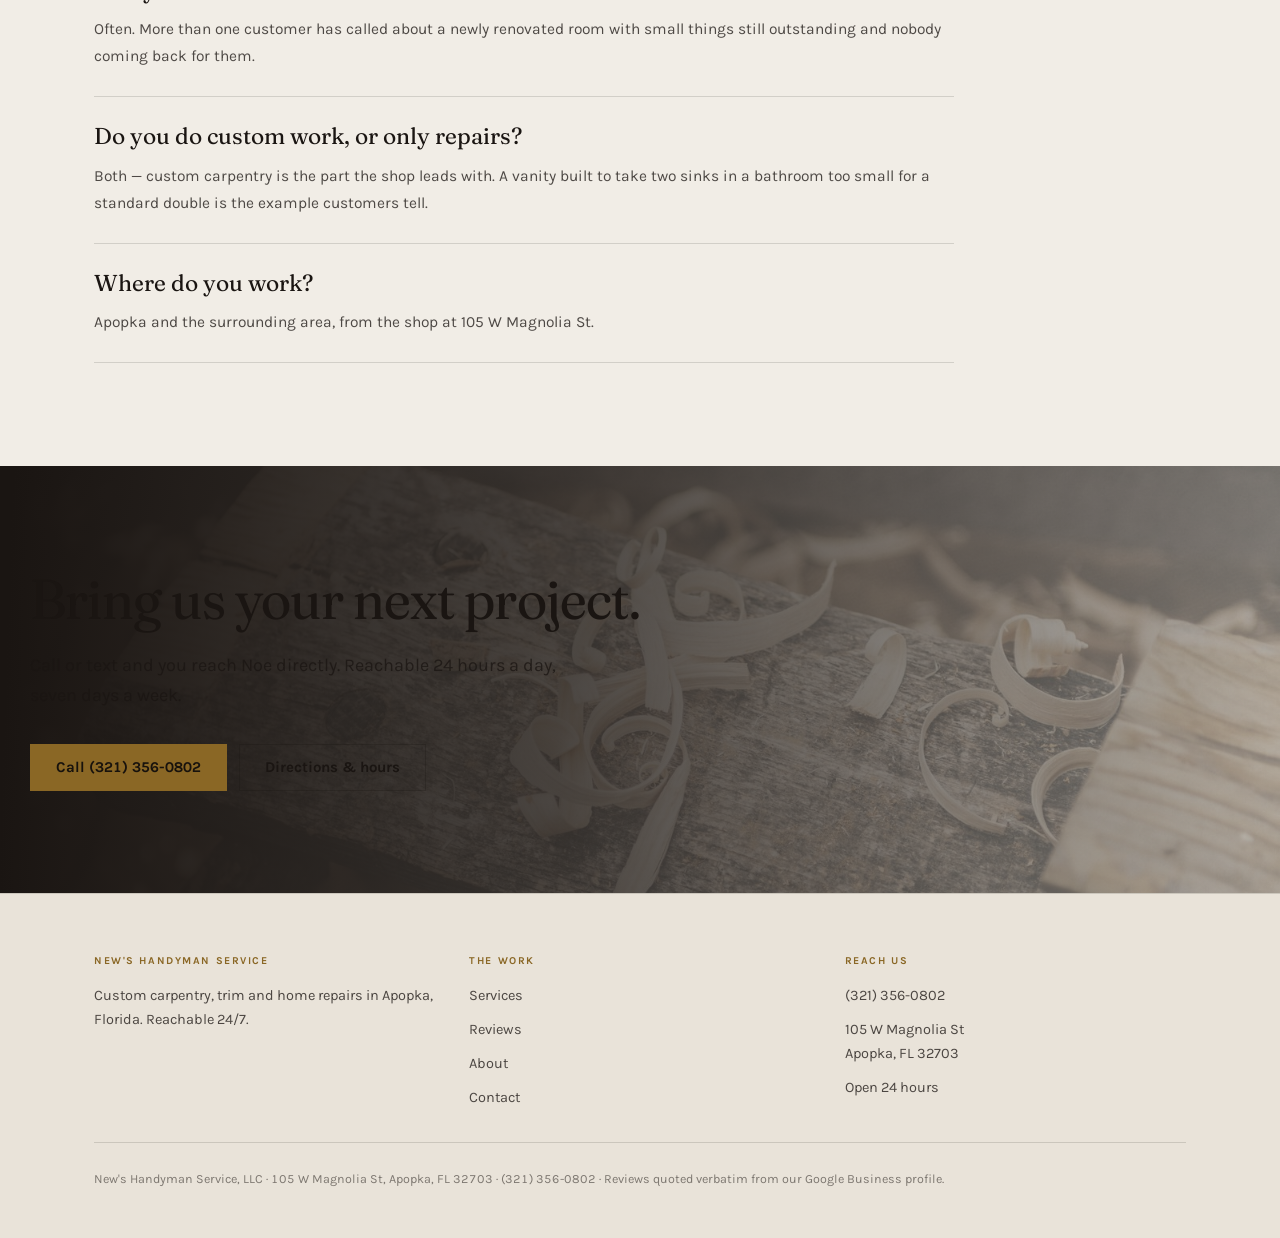
==== commit d2fe482e: "Name Noe as the contact throughout The "who you reach" copy on all four pages now says Noe, matching" ====
--- a/about.html
+++ b/about.html
@@ -81,7 +81,7 @@
     <div class="card-grid">
       <article class="card">
         <p class="card-n">01</p>
-        <h3>You reach Michael</h3>
+        <h3>You reach Noe</h3>
         <p>Not an office, not a queue. Call or text, 24 hours a day — reviewers consistently describe an immediate reply.</p>
       </article>
       <article class="card">
@@ -110,7 +110,7 @@
     <div class="faq">
       <div class="faq-item">
         <h3>Are you really reachable 24 hours?</h3>
-        <p>Yes — that is the listed hours, and Michael's replies to reviews give the number with "24/7" beside it. A leak at midnight is not a next-morning problem.</p>
+        <p>Yes — that is the listed hours, and the owner's replies to reviews give the number with "24/7" beside it. A leak at midnight is not a next-morning problem.</p>
       </div>
       <div class="faq-item">
         <h3>Can I text instead of calling?</h3>
@@ -126,7 +126,7 @@
       </div>
       <div class="faq-item">
         <h3>Do you do custom work, or only repairs?</h3>
-        <p>Both — custom carpentry is the part Michael leads with. A vanity built to take two sinks in a bathroom too small for a standard double is the example customers tell.</p>
+        <p>Both — custom carpentry is the part the shop leads with. A vanity built to take two sinks in a bathroom too small for a standard double is the example customers tell.</p>
       </div>
       <div class="faq-item">
         <h3>Where do you work?</h3>
@@ -141,7 +141,7 @@
   <span class="veil"></span>
   <div class="wrap section">
     <h2 class="h-section" style="font-size: clamp(32px, 4.4vw, 56px); max-width: 20ch">Bring us your next project.</h2>
-    <p class="lede" style="margin-top: 20px; max-width: 50ch">Call or text and you reach Michael directly. Reachable 24 hours a day, seven days a week.</p>
+    <p class="lede" style="margin-top: 20px; max-width: 50ch">Call or text and you reach Noe directly. Reachable 24 hours a day, seven days a week.</p>
     <div class="btn-row" style="margin-top: 34px">
       <a class="btn btn-brass" href="tel:+13213560802">Call (321) 356-0802</a>
       <a class="btn btn-outline" href="contact.html">Directions &amp; hours</a>
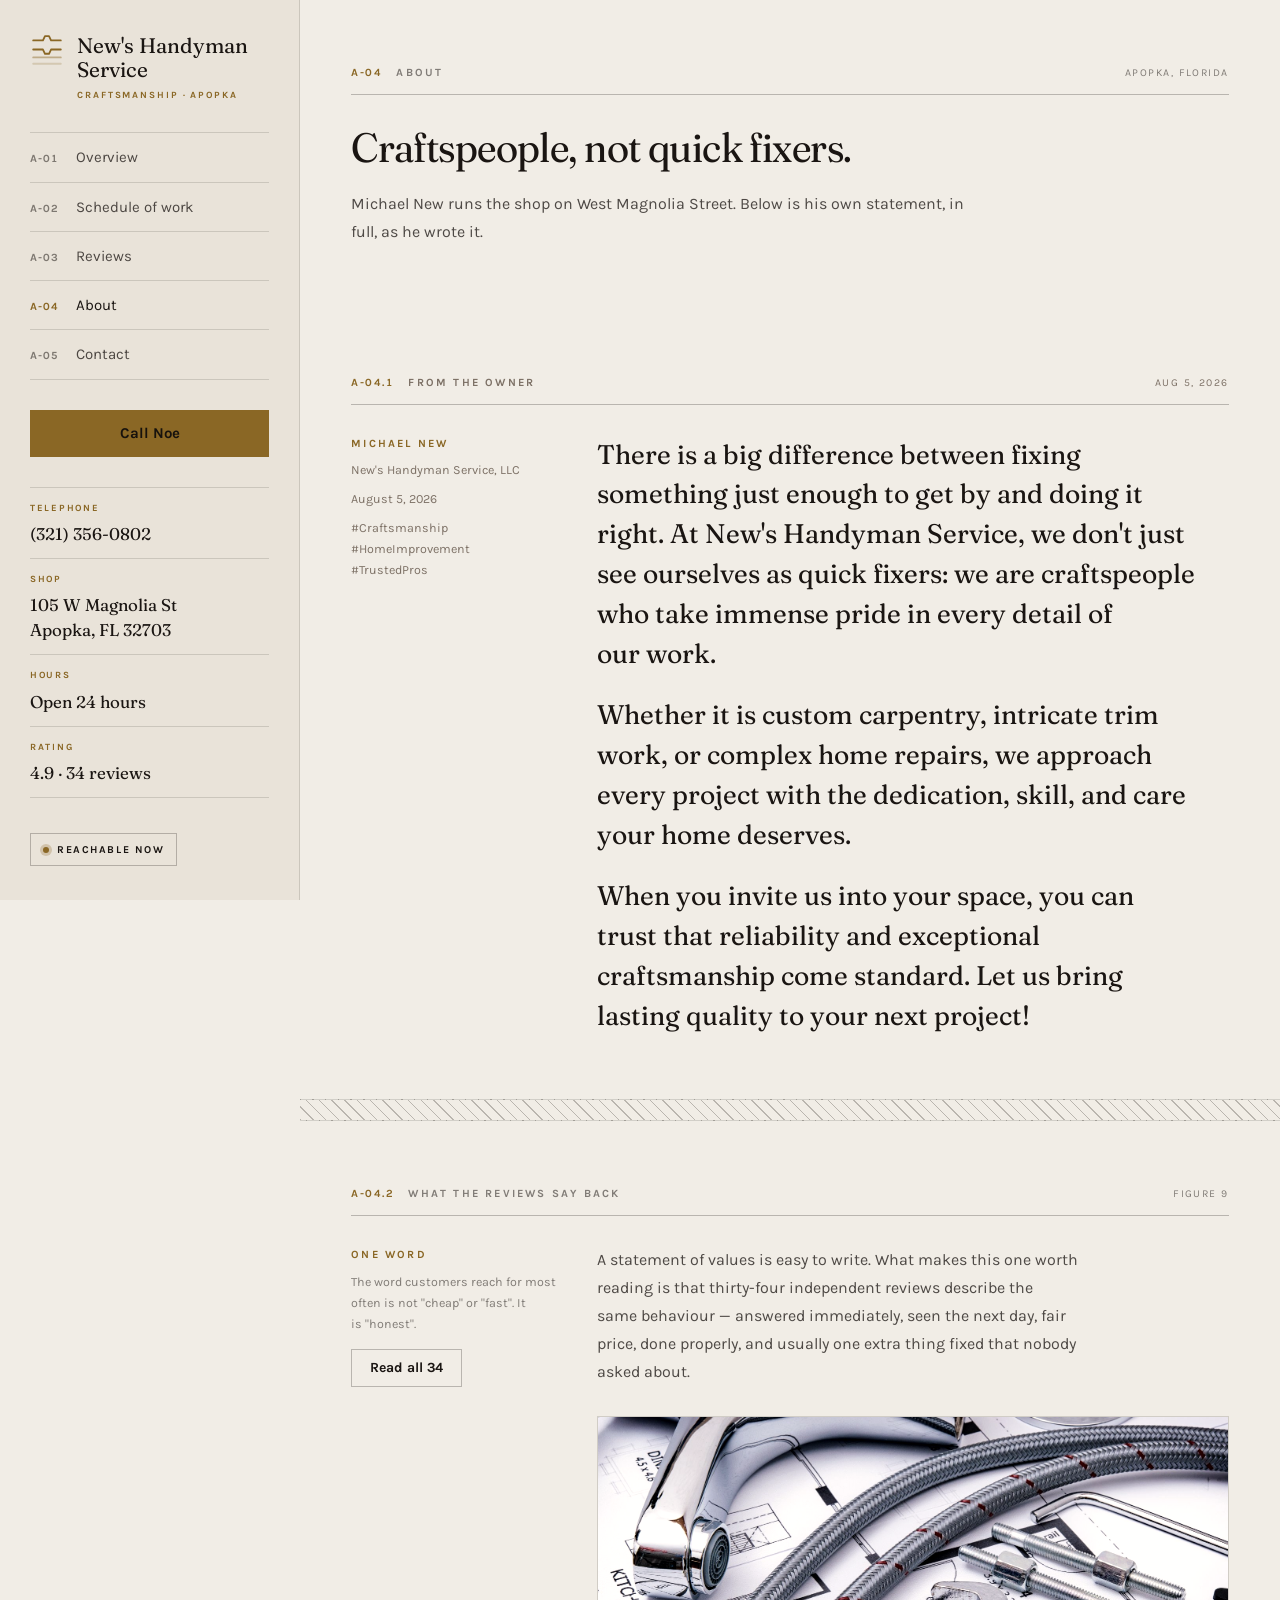
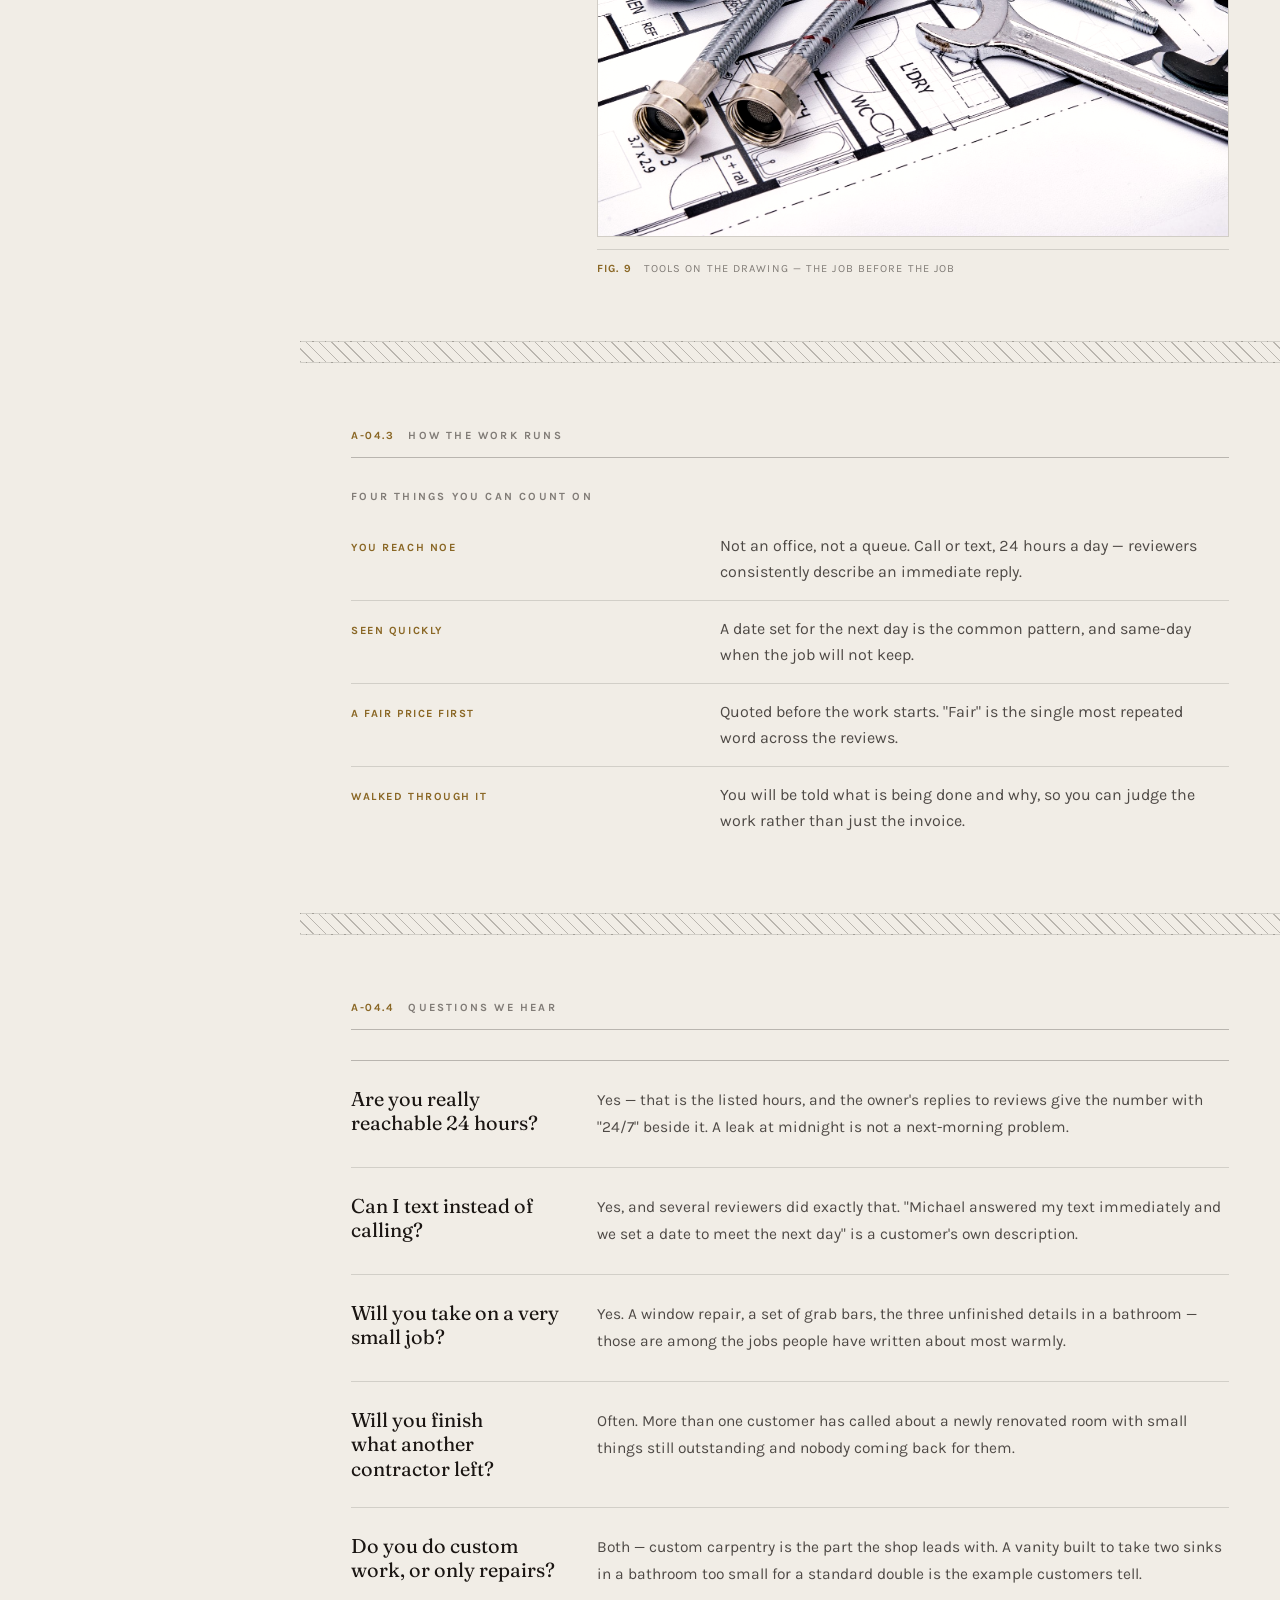
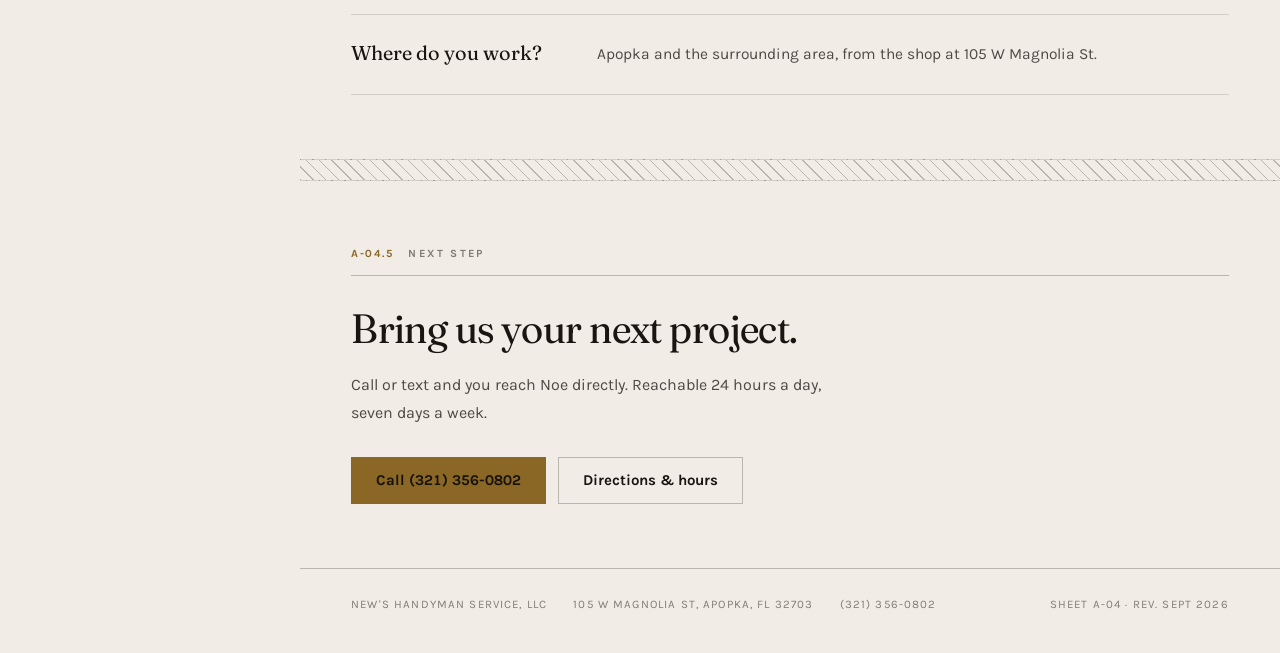
==== commit 296540ed: "Rebuild on a drawing-sheet architecture The previous layout shared its skeleton with the Coastal Ele" ====
--- a/about.html
+++ b/about.html
@@ -11,102 +11,134 @@
 <link rel="stylesheet" href="assets/site.css">
 </head>
 <body>
+<div class="shell">
 
-<nav class="nav">
-  <div class="nav-inner">
-    <a class="brand" href="index.html" aria-label="New's Handyman Service — home">
-      <svg class="brand-mark" viewBox="0 0 32 32" fill="none" aria-hidden="true">
-        <path d="M3 6h9.2l1.9-4h3.8l1.9 4H29" stroke="currentColor" stroke-width="1.7" stroke-linecap="round" stroke-linejoin="round"/>
-        <path d="M3 14.6h9.2l1.9 4h3.8l1.9-4H29" stroke="currentColor" stroke-width="1.7" stroke-linecap="round" stroke-linejoin="round"/>
-        <path d="M3 22h26" stroke="currentColor" stroke-width="1.7" stroke-linecap="round" opacity=".45"/>
-        <path d="M3 28h26" stroke="currentColor" stroke-width="1.7" stroke-linecap="round" opacity=".22"/>
-      </svg>
-      <span class="brand-text">
-        <span class="brand-name">New's Handyman Service</span>
-        <span class="brand-sub">Craftsmanship · Apopka, FL</span>
-      </span>
-    </a>
-    <a class="nav-link" href="services.html">Services</a>
-    <a class="nav-link" href="reviews.html">Reviews</a>
-    <a class="nav-link" href="about.html" aria-current="page">About</a>
-    <a class="nav-link" href="contact.html">Contact</a>
-    <a class="btn btn-brass btn-sm" href="tel:+13213560802">(321) 356-0802</a>
+<aside class="rail">
+  <a class="rail-brand" href="index.html">
+    <svg class="rail-mark" viewBox="0 0 32 32" fill="none" aria-hidden="true">
+      <path d="M3 6h9.2l1.9-4h3.8l1.9 4H29" stroke="currentColor" stroke-width="1.7" stroke-linecap="round" stroke-linejoin="round"/>
+      <path d="M3 14.6h9.2l1.9 4h3.8l1.9-4H29" stroke="currentColor" stroke-width="1.7" stroke-linecap="round" stroke-linejoin="round"/>
+      <path d="M3 22h26" stroke="currentColor" stroke-width="1.7" stroke-linecap="round" opacity=".45"/>
+      <path d="M3 28h26" stroke="currentColor" stroke-width="1.7" stroke-linecap="round" opacity=".22"/>
+    </svg>
+    <span>
+      <span class="rail-name">New's Handyman Service</span>
+      <span class="rail-sub">Craftsmanship · Apopka</span>
+    </span>
+  </a>
+  <nav class="rail-nav" aria-label="Sheet index">
+    <a href="index.html"><span class="n">A-01</span><span>Overview</span></a>
+    <a href="services.html"><span class="n">A-02</span><span>Schedule of work</span></a>
+    <a href="reviews.html"><span class="n">A-03</span><span>Reviews</span></a>
+    <a href="about.html" aria-current="page"><span class="n">A-04</span><span>About</span></a>
+    <a href="contact.html"><span class="n">A-05</span><span>Contact</span></a>
+  </nav>
+  <a class="btn btn-brass btn-block" href="tel:+13213560802">Call Noe</a>
+  <div class="block">
+    <div class="block-row"><p class="k">Telephone</p><p class="v"><a href="tel:+13213560802">(321) 356-0802</a></p></div>
+    <div class="block-row"><p class="k">Shop</p><p class="v">105 W Magnolia St<br>Apopka, FL 32703</p></div>
+    <div class="block-row"><p class="k">Hours</p><p class="v">Open 24 hours</p></div>
+    <div class="block-row"><p class="k">Rating</p><p class="v">4.9 · 34 reviews</p></div>
   </div>
-</nav>
+  <div class="rail-foot"><span class="rail-open"><span class="rail-dot"></span>Reachable now</span></div>
+</aside>
 
-<header class="pagehead">
-  <div class="wrap">
-    <p class="label">About</p>
-    <h1 class="h-section">Craftspeople, not quick fixers.</h1>
-    <p class="lede">Michael New runs the shop on West Magnolia Street. Below is his own statement, in full, as he wrote it.</p>
-  </div>
-</header>
+<main class="main">
 
-<div class="wrap">
-  <section class="section">
-    <p class="label" style="margin-bottom: 30px">From the owner</p>
-    <div class="statement">
-      <p>There is a big difference between fixing something just enough to get by and doing it right. At New's Handyman Service, we don't just see ourselves as quick fixers: we are craftspeople who take immense pride in every detail of our work.</p>
-      <p>Whether it is custom carpentry, intricate trim work, or complex home repairs, we approach every project with the dedication, skill, and care your home deserves.</p>
-      <p>When you invite us into your space, you can trust that reliability and exceptional craftsmanship come standard. Let us bring lasting quality to your next project!</p>
+  <section class="sheet">
+    <div class="sheet-tag">
+      <span class="no">A-04</span>
+      <span class="ti">About</span>
+      <span class="sc">Apopka, Florida</span>
     </div>
-    <p class="fine statement-by">Michael New · New's Handyman Service, LLC · August 5, 2026</p>
-    <p class="fine" style="margin-top: 8px">#NewHandysmanService #Craftsmanship #HomeImprovement #TrustedPros</p>
+    <h1 class="h-section measure-tight">Craftspeople, not quick fixers.</h1>
+    <p class="prose measure" style="margin-top: 20px">Michael New runs the shop on West Magnolia Street. Below is his own statement, in full, as he wrote it.</p>
   </section>
-</div>
 
-<div class="hatch" aria-hidden="true"></div>
-
-<div class="wrap">
-  <section class="section split split-top">
-    <div>
-      <p class="label">What the reviews say back</p>
-      <h2 class="h-section" style="margin-top: 14px">Thirty-four people, and the same story.</h2>
-      <p class="prose" style="margin-top: 22px; max-width: 50ch">A statement of values is easy to write. What makes this one worth reading is that thirty-four independent reviews describe the same behaviour — answered immediately, seen the next day, fair price, done properly, and usually one extra thing fixed that nobody asked about.</p>
-      <p class="prose" style="margin-top: 16px; max-width: 50ch">The word customers reach for most often is not "cheap" or "fast". It is "honest".</p>
-      <div class="btn-row" style="margin-top: 30px">
-        <a class="btn btn-outline" href="reviews.html">Read all 34</a>
+  <section class="sheet sheet-linen">
+    <div class="sheet-tag">
+      <span class="no">A-04.1</span>
+      <span class="ti">From the owner</span>
+      <span class="sc">Aug 5, 2026</span>
+    </div>
+    <div class="marginal">
+      <div class="side">
+        <p class="caps">Michael New</p>
+        <p class="fine">New's Handyman Service, LLC</p>
+        <p class="fine">August 5, 2026</p>
+        <p class="fine">#Craftsmanship<br>#HomeImprovement<br>#TrustedPros</p>
+      </div>
+      <div class="statement">
+        <p>There is a big difference between fixing something just enough to get by and doing it right. At New's Handyman Service, we don't just see ourselves as quick fixers: we are craftspeople who take immense pride in every detail of our work.</p>
+        <p>Whether it is custom carpentry, intricate trim work, or complex home repairs, we approach every project with the dedication, skill, and care your home deserves.</p>
+        <p>When you invite us into your space, you can trust that reliability and exceptional craftsmanship come standard. Let us bring lasting quality to your next project!</p>
       </div>
     </div>
-    <figure class="plate plate-4x3" style="margin: 0">
-      <img src="assets/img/blueprint.jpg" alt="Hand tools and a faucet laid out on an architectural drawing">
-    </figure>
   </section>
-</div>
 
-<div class="panel-linen">
-  <div class="wrap section">
-    <p class="label">How the work runs</p>
-    <h2 class="h-section" style="max-width: 22ch; margin-top: 14px; margin-bottom: 40px">Four things you can count on.</h2>
-    <div class="card-grid">
-      <article class="card">
-        <p class="card-n">01</p>
-        <h3>You reach Noe</h3>
-        <p>Not an office, not a queue. Call or text, 24 hours a day — reviewers consistently describe an immediate reply.</p>
-      </article>
-      <article class="card">
-        <p class="card-n">02</p>
-        <h3>Seen quickly</h3>
-        <p>A date set for the next day is the common pattern, and same-day when the job will not keep.</p>
-      </article>
-      <article class="card">
-        <p class="card-n">03</p>
-        <h3>A fair price first</h3>
-        <p>Quoted before the work starts. "Fair" is the single most repeated word across the reviews.</p>
-      </article>
-      <article class="card">
-        <p class="card-n">04</p>
-        <h3>Walked through it</h3>
-        <p>You will be told what is being done and why, so you can judge the work rather than just the invoice.</p>
-      </article>
+  <div class="hatch" aria-hidden="true"></div>
+
+  <section class="sheet">
+    <div class="sheet-tag">
+      <span class="no">A-04.2</span>
+      <span class="ti">What the reviews say back</span>
+      <span class="sc">Figure 9</span>
     </div>
-  </div>
-</div>
+    <div class="marginal">
+      <div class="side">
+        <p class="caps">One word</p>
+        <p class="fine">The word customers reach for most often is not "cheap" or "fast". It is "honest".</p>
+        <div class="btn-row" style="margin-top: 6px">
+          <a class="btn btn-outline btn-sm" href="reviews.html">Read all 34</a>
+        </div>
+      </div>
+      <div>
+        <p class="prose measure-tight">A statement of values is easy to write. What makes this one worth reading is that thirty-four independent reviews describe the same behaviour — answered immediately, seen the next day, fair price, done properly, and usually one extra thing fixed that nobody asked about.</p>
+        <figure class="figure fig-3x2" style="margin-top: 30px">
+          <img src="assets/img/blueprint.jpg" alt="Hand tools and a faucet laid out on an architectural drawing">
+          <figcaption><span class="fno">Fig. 9</span><span>Tools on the drawing — the job before the job</span></figcaption>
+        </figure>
+      </div>
+    </div>
+  </section>
 
-<div class="wrap">
-  <section class="section" style="max-width: 860px">
-    <p class="label">Questions we hear</p>
-    <h2 class="h-section" style="margin-top: 14px; margin-bottom: 38px">Before you call.</h2>
+  <div class="hatch" aria-hidden="true"></div>
+
+  <section class="sheet">
+    <div class="sheet-tag">
+      <span class="no">A-04.3</span>
+      <span class="ti">How the work runs</span>
+    </div>
+    <table class="spec">
+      <caption>Four things you can count on</caption>
+      <tbody>
+        <tr>
+          <th scope="row">You reach Noe</th>
+          <td style="font-size: 16px; font-family: var(--font-body); font-variation-settings: normal; line-height: 26px; color: var(--bone-2)">Not an office, not a queue. Call or text, 24 hours a day — reviewers consistently describe an immediate reply.</td>
+        </tr>
+        <tr>
+          <th scope="row">Seen quickly</th>
+          <td style="font-size: 16px; font-family: var(--font-body); font-variation-settings: normal; line-height: 26px; color: var(--bone-2)">A date set for the next day is the common pattern, and same-day when the job will not keep.</td>
+        </tr>
+        <tr>
+          <th scope="row">A fair price first</th>
+          <td style="font-size: 16px; font-family: var(--font-body); font-variation-settings: normal; line-height: 26px; color: var(--bone-2)">Quoted before the work starts. "Fair" is the single most repeated word across the reviews.</td>
+        </tr>
+        <tr>
+          <th scope="row">Walked through it</th>
+          <td style="font-size: 16px; font-family: var(--font-body); font-variation-settings: normal; line-height: 26px; color: var(--bone-2)">You will be told what is being done and why, so you can judge the work rather than just the invoice.</td>
+        </tr>
+      </tbody>
+    </table>
+  </section>
+
+  <div class="hatch" aria-hidden="true"></div>
+
+  <section class="sheet">
+    <div class="sheet-tag">
+      <span class="no">A-04.4</span>
+      <span class="ti">Questions we hear</span>
+    </div>
     <div class="faq">
       <div class="faq-item">
         <h3>Are you really reachable 24 hours?</h3>
@@ -134,49 +166,30 @@
       </div>
     </div>
   </section>
-</div>
 
-<section class="band-photo">
-  <img src="assets/img/bench.jpg" alt="A workbench covered in wood shavings">
-  <span class="veil"></span>
-  <div class="wrap section">
-    <h2 class="h-section" style="font-size: clamp(32px, 4.4vw, 56px); max-width: 20ch">Bring us your next project.</h2>
-    <p class="lede" style="margin-top: 20px; max-width: 50ch">Call or text and you reach Noe directly. Reachable 24 hours a day, seven days a week.</p>
-    <div class="btn-row" style="margin-top: 34px">
+  <div class="hatch" aria-hidden="true"></div>
+
+  <section class="sheet">
+    <div class="sheet-tag">
+      <span class="no">A-04.5</span>
+      <span class="ti">Next step</span>
+    </div>
+    <h2 class="h-section measure-tight">Bring us your next project.</h2>
+    <p class="prose measure-tight" style="margin-top: 20px">Call or text and you reach Noe directly. Reachable 24 hours a day, seven days a week.</p>
+    <div class="btn-row" style="margin-top: 30px">
       <a class="btn btn-brass" href="tel:+13213560802">Call (321) 356-0802</a>
       <a class="btn btn-outline" href="contact.html">Directions &amp; hours</a>
     </div>
-  </div>
-</section>
+  </section>
 
-<footer class="site-footer">
-  <div class="wrap">
-    <div class="footer-top">
-      <div class="footer-col">
-        <h4>New's Handyman Service</h4>
-        <p>Custom carpentry, trim and home repairs in Apopka, Florida. Reachable 24/7.</p>
-      </div>
-      <div class="footer-col">
-        <h4>The work</h4>
-        <ul>
-          <li><a href="services.html">Services</a></li>
-          <li><a href="reviews.html">Reviews</a></li>
-          <li><a href="about.html">About</a></li>
-          <li><a href="contact.html">Contact</a></li>
-        </ul>
-      </div>
-      <div class="footer-col">
-        <h4>Reach us</h4>
-        <ul>
-          <li><a href="tel:+13213560802">(321) 356-0802</a></li>
-          <li><a href="contact.html">105 W Magnolia St<br>Apopka, FL 32703</a></li>
-          <li>Open 24 hours</li>
-        </ul>
-      </div>
-    </div>
-    <p class="footer-fine">New's Handyman Service, LLC · 105 W Magnolia St, Apopka, FL 32703 · (321) 356-0802 · Reviews quoted verbatim from our Google Business profile.</p>
-  </div>
-</footer>
+  <footer class="sheet-foot">
+    <span>New's Handyman Service, LLC</span>
+    <span>105 W Magnolia St, Apopka, FL 32703</span>
+    <span><a href="tel:+13213560802">(321) 356-0802</a></span>
+    <span class="grow">Sheet A-04 · Rev. Sept 2026</span>
+  </footer>
+</main>
 
+</div>
 </body>
 </html>
--- a/assets/site.css
+++ b/assets/site.css
@@ -1,13 +1,15 @@
 /* ═══════════════════════════════════════════════════════════════════
    New's Handyman Service, LLC — shared stylesheet
 
-   Identity: the measured drawing. A finish carpenter's own documents —
-   moulding profiles, section hatching, dimension lines — in walnut,
-   bone and brass. Dark-first, because the work is the bright thing.
+   Identity: the drawing sheet. A finish carpenter's own document set —
+   a title-block rail down the left edge, numbered sheets, figures
+   framed and captioned, dimensions and 45° section hatch.
+
+   Palette and type are unchanged: walnut, bone and brass; Fraunces
+   over Karla.
    ═══════════════════════════════════════════════════════════════════ */
 
 :root {
-  /* dark-first: these are the default surfaces */
   --walnut:     #1A1512;
   --walnut-2:   #241D19;
   --walnut-3:   #2E251F;
@@ -22,7 +24,6 @@
   --brass-deep: #8A6725;
   --steel:      #8D959B;
 
-  /* light panels, used for contrast sections */
   --linen:      #F1EDE6;
   --linen-2:    #E4DED3;
   --ink:        #1A1512;
@@ -34,36 +35,22 @@
   --font-display: "Fraunces", Georgia, "Times New Roman", serif;
   --font-body:    "Karla", "Segoe UI", Helvetica, Arial, sans-serif;
 
-  --wrap: 1220px;
-  --gutter: clamp(20px, 5vw, 68px);
-}
-
-/* A viewer who has explicitly chosen light gets a linen-grounded page;
-   the walnut sections stay walnut, as designed. */
+  --rail: 300px;
+  --pad: clamp(24px, 4vw, 64px);
+}
+
 :root[data-theme="light"] {
-  --walnut:   #F1EDE6;
-  --walnut-2: #E9E3D9;
-  --walnut-3: #E0D8CB;
-  --bone:     #1A1512;
-  --bone-2:   rgba(26, 21, 18, 0.76);
-  --bone-3:   rgba(26, 21, 18, 0.52);
-  --rule:     rgba(26, 21, 18, 0.14);
-  --rule-2:   rgba(26, 21, 18, 0.26);
-  --brass:    #8A6725;
-  --brass-hi: #6F5219;
+  --walnut: #F1EDE6; --walnut-2: #E9E3D9; --walnut-3: #E0D8CB;
+  --bone: #1A1512; --bone-2: rgba(26,21,18,.76); --bone-3: rgba(26,21,18,.52);
+  --rule: rgba(26,21,18,.14); --rule-2: rgba(26,21,18,.26);
+  --brass: #8A6725; --brass-hi: #6F5219;
 }
 @media (prefers-color-scheme: light) {
   :root:not([data-theme="dark"]) {
-    --walnut:   #F1EDE6;
-    --walnut-2: #E9E3D9;
-    --walnut-3: #E0D8CB;
-    --bone:     #1A1512;
-    --bone-2:   rgba(26, 21, 18, 0.76);
-    --bone-3:   rgba(26, 21, 18, 0.52);
-    --rule:     rgba(26, 21, 18, 0.14);
-    --rule-2:   rgba(26, 21, 18, 0.26);
-    --brass:    #8A6725;
-    --brass-hi: #6F5219;
+    --walnut: #F1EDE6; --walnut-2: #E9E3D9; --walnut-3: #E0D8CB;
+    --bone: #1A1512; --bone-2: rgba(26,21,18,.76); --bone-3: rgba(26,21,18,.52);
+    --rule: rgba(26,21,18,.14); --rule-2: rgba(26,21,18,.26);
+    --brass: #8A6725; --brass-hi: #6F5219;
   }
 }
 
@@ -80,101 +67,157 @@
   -webkit-font-smoothing: antialiased;
   -moz-osx-font-smoothing: grayscale;
 }
-
 h1, h2, h3, h4 { margin: 0; font-weight: 400; }
 p { margin: 0; }
-img, svg, canvas { display: block; max-width: 100%; }
+img, svg { display: block; max-width: 100%; }
 a { color: var(--brass-hi); text-underline-offset: 3px; }
 a:hover { color: var(--brass); }
 :focus { outline: none; }
-:focus-visible { outline: 2px solid var(--brass-hi); outline-offset: 3px; border-radius: 2px; }
+:focus-visible { outline: 2px solid var(--brass-hi); outline-offset: 3px; }
 ::selection { background: color-mix(in srgb, var(--brass) 34%, transparent); }
 
-.wrap { max-width: var(--wrap); margin: 0 auto; padding: 0 var(--gutter); }
-.section { padding: clamp(64px, 8vw, 104px) 0; }
-.section-sm { padding: clamp(40px, 5vw, 60px) 0; }
-.rule { height: 1px; border: 0; margin: 0; background: var(--rule); }
+/* ══ the sheet: title-block rail on the left, drawing area right ══ */
+.shell { display: grid; grid-template-columns: 1fr; min-height: 100vh; }
+@media (min-width: 1080px) {
+  .shell { grid-template-columns: var(--rail) minmax(0, 1fr); }
+}
+
+/* ── title-block rail ───────────────────────────────────────────── */
+.rail {
+  background: var(--walnut-2);
+  border-bottom: 1px solid var(--rule);
+  padding: 26px var(--pad);
+  display: flex; flex-direction: column; gap: 30px;
+}
+@media (min-width: 1080px) {
+  .rail {
+    position: sticky; top: 0;
+    height: 100vh; overflow-y: auto;
+    border-bottom: 0; border-right: 1px solid var(--rule);
+    padding: 34px 30px;
+  }
+}
+
+.rail-brand { display: flex; align-items: flex-start; gap: 13px; text-decoration: none; }
+.rail-mark { width: 34px; height: 34px; flex: none; color: var(--brass); }
+.rail-name, .rail-sub { display: block; }
+.rail-name {
+  font-family: var(--font-display);
+  font-variation-settings: "opsz" 26, "SOFT" 20, "WONK" 0;
+  font-size: 21px; line-height: 1.14; color: var(--bone);
+}
+.rail-sub {
+  font-size: 9.5px; font-weight: 700; letter-spacing: 0.2em;
+  text-transform: uppercase; color: var(--brass); margin-top: 5px;
+}
+
+/* numbered nav, set like a sheet index */
+.rail-nav { display: grid; gap: 0; border-top: 1px solid var(--rule); }
+.rail-nav a {
+  display: grid; grid-template-columns: 34px 1fr;
+  gap: 12px; align-items: baseline;
+  padding: 12px 0; border-bottom: 1px solid var(--rule);
+  text-decoration: none; color: var(--bone-2);
+  font-size: 15px;
+}
+.rail-nav a .n {
+  font-size: 11px; font-weight: 700; letter-spacing: 0.08em;
+  color: var(--bone-3); font-variant-numeric: tabular-nums;
+}
+.rail-nav a:hover { color: var(--bone); }
+.rail-nav a:hover .n { color: var(--brass); }
+.rail-nav a[aria-current="page"] { color: var(--bone); }
+.rail-nav a[aria-current="page"] .n { color: var(--brass); }
+
+/* the block itself: label/value rows with hairlines */
+.block { display: grid; gap: 0; border-top: 1px solid var(--rule); }
+.block-row { padding: 12px 0; border-bottom: 1px solid var(--rule); }
+.block-row .k {
+  font-size: 9.5px; font-weight: 700; letter-spacing: 0.18em;
+  text-transform: uppercase; color: var(--brass); margin: 0;
+}
+.block-row .v {
+  font-family: var(--font-display);
+  font-variation-settings: "opsz" 22, "SOFT" 20, "WONK" 0;
+  font-size: 17px; line-height: 25px; margin: 6px 0 0;
+  font-variant-numeric: tabular-nums; color: var(--bone);
+}
+.block-row .v a { color: var(--bone); text-decoration: none; }
+.block-row .v a:hover { color: var(--brass-hi); }
+
+.rail-open {
+  display: inline-flex; align-items: center; gap: 8px;
+  font-size: 10.5px; font-weight: 700; letter-spacing: 0.15em;
+  text-transform: uppercase; color: var(--bone);
+  border: 1px solid var(--rule-2); padding: 7px 12px;
+  align-self: flex-start;
+}
+.rail-dot {
+  width: 6px; height: 6px; flex: none; border-radius: 50%;
+  background: var(--brass);
+  box-shadow: 0 0 0 3px color-mix(in srgb, var(--brass) 26%, transparent);
+  animation: pulse 2.6s ease-in-out infinite;
+}
+@keyframes pulse { 0%, 100% { opacity: 1; } 50% { opacity: .42; } }
+.rail-foot { margin-top: auto; }
+
+/* ── drawing area ───────────────────────────────────────────────── */
+.main { min-width: 0; }
+.sheet { padding: clamp(38px, 5vw, 76px) var(--pad); max-width: 1060px; }
+.sheet-wide { max-width: none; }
+
+/* sheet tag: "A-02 / SERVICES" over a rule */
+.sheet-tag {
+  display: flex; align-items: baseline; gap: 14px;
+  padding-bottom: 12px; margin-bottom: 30px;
+  border-bottom: 1px solid var(--rule-2);
+}
+.sheet-tag .no {
+  font-size: 11px; font-weight: 700; letter-spacing: 0.14em;
+  color: var(--brass); font-variant-numeric: tabular-nums;
+}
+.sheet-tag .ti {
+  font-size: 11px; font-weight: 700; letter-spacing: 0.2em;
+  text-transform: uppercase; color: var(--bone-3);
+}
+.sheet-tag .sc { margin-left: auto; font-size: 10.5px; letter-spacing: 0.14em; text-transform: uppercase; color: var(--bone-3); }
 
 /* ── typography ─────────────────────────────────────────────────── */
 .display {
   font-family: var(--font-display);
   font-variation-settings: "opsz" 120, "SOFT" 20, "WONK" 0;
-  font-weight: 400;
-  font-size: clamp(42px, 6vw, 86px);
-  line-height: 1.03;
-  letter-spacing: -0.018em;
+  font-size: clamp(40px, 5.4vw, 78px);
+  line-height: 1.04; letter-spacing: -0.018em;
 }
 .h-section {
   font-family: var(--font-display);
   font-variation-settings: "opsz" 72, "SOFT" 20, "WONK" 0;
-  font-weight: 400;
-  font-size: clamp(30px, 3.6vw, 48px);
-  line-height: 1.1;
-  letter-spacing: -0.014em;
+  font-size: clamp(28px, 3.2vw, 44px);
+  line-height: 1.1; letter-spacing: -0.014em;
 }
 .h-sub {
   font-family: var(--font-display);
   font-variation-settings: "opsz" 36, "SOFT" 20, "WONK" 0;
-  font-weight: 400;
-  font-size: clamp(23px, 2.3vw, 30px);
+  font-size: clamp(22px, 2.2vw, 28px);
   line-height: 1.16;
-  letter-spacing: -0.008em;
-}
-.label {
-  font-size: 11px; font-weight: 700;
-  letter-spacing: 0.2em; text-transform: uppercase;
-  color: var(--brass); margin: 0;
-}
-.lede { font-size: 18px; line-height: 30px; color: var(--bone-2); margin: 0; }
-.prose { font-size: 16px; line-height: 28px; color: var(--bone-2); margin: 0; }
-.fine { font-size: 12.5px; line-height: 21px; color: var(--bone-3); margin: 0; }
-.num { font-variant-numeric: tabular-nums; }
-
-/* light panels flip the type colors */
-.panel-linen {
-  background: var(--linen);
-  color: var(--ink);
-}
-.panel-linen .lede, .panel-linen .prose { color: var(--ink-2); }
-.panel-linen .fine { color: var(--ink-3); }
-.panel-linen .label { color: var(--brass-deep); }
-.panel-linen .rule { background: var(--rule-ink); }
-.panel-linen a { color: var(--brass-deep); }
-
-/* ── navigation ─────────────────────────────────────────────────── */
-.nav { background: var(--walnut); border-bottom: 1px solid var(--rule); }
-.nav-inner {
-  max-width: var(--wrap); margin: 0 auto; padding: 0 var(--gutter);
-  display: flex; align-items: center; flex-wrap: wrap;
-  gap: 10px 26px; min-height: 78px;
-}
-.brand { display: flex; align-items: center; gap: 13px; text-decoration: none; margin-right: auto; }
-.brand-mark { width: 34px; height: 34px; flex: none; color: var(--brass); }
-.brand-text { display: flex; flex-direction: column; line-height: 1.08; }
-.brand-name {
-  font-family: var(--font-display);
-  font-variation-settings: "opsz" 24, "SOFT" 20, "WONK" 0;
-  font-size: 21px; color: var(--bone);
-}
-.brand-sub {
-  font-size: 9.5px; font-weight: 700; letter-spacing: 0.22em;
-  text-transform: uppercase; color: var(--brass); margin-top: 3px;
-}
-.nav-link {
-  color: var(--bone-2); text-decoration: none;
-  font-size: 14.5px; font-weight: 500; white-space: nowrap;
-  padding: 4px 0; border-bottom: 1px solid transparent;
-}
-.nav-link:hover { color: var(--bone); border-bottom-color: var(--brass); }
-.nav-link[aria-current="page"] { color: var(--bone); border-bottom-color: var(--brass); }
+}
+.lede { font-size: 18px; line-height: 30px; color: var(--bone-2); }
+.prose { font-size: 16px; line-height: 28px; color: var(--bone-2); }
+.fine { font-size: 12.5px; line-height: 21px; color: var(--bone-3); }
+.caps {
+  font-size: 11px; font-weight: 700; letter-spacing: 0.2em;
+  text-transform: uppercase; color: var(--brass);
+}
+.measure { max-width: 62ch; }
+.measure-tight { max-width: 50ch; }
 
 /* ── buttons ────────────────────────────────────────────────────── */
 .btn {
   display: inline-flex; align-items: center; justify-content: center; gap: 9px;
   font-family: var(--font-body); font-weight: 700; font-size: 15px;
   line-height: 1; text-decoration: none; cursor: pointer;
-  padding: 15px 25px; border: 1px solid transparent;
-  white-space: nowrap; font-variant-numeric: tabular-nums;
+  padding: 15px 24px; border: 1px solid transparent; white-space: nowrap;
+  font-variant-numeric: tabular-nums;
   transition: background-color .16s ease, border-color .16s ease, color .16s ease;
 }
 .btn svg { flex: none; }
@@ -182,353 +225,263 @@
 .btn-brass:hover { background: var(--brass-hi); border-color: var(--brass-hi); color: #17120D; }
 .btn-outline { border-color: var(--rule-2); color: var(--bone); }
 .btn-outline:hover { border-color: var(--bone); color: var(--bone); }
-.panel-linen .btn-outline { border-color: var(--rule-ink-2); color: var(--ink); }
-.panel-linen .btn-outline:hover { border-color: var(--ink); color: var(--ink); }
 .btn-sm { font-size: 14px; padding: 11px 18px; }
+.btn-block { width: 100%; }
 .btn-row { display: flex; flex-wrap: wrap; gap: 12px; align-items: center; }
 
-/* ── open badge ─────────────────────────────────────────────────── */
-.open-badge {
-  display: inline-flex; align-items: center; gap: 9px;
-  font-size: 11.5px; font-weight: 700; letter-spacing: 0.15em;
-  text-transform: uppercase; color: var(--bone);
-  border: 1px solid var(--rule-2); padding: 8px 14px;
-}
-.open-dot {
-  width: 7px; height: 7px; flex: none; border-radius: 50%;
-  background: var(--brass);
-  box-shadow: 0 0 0 3px color-mix(in srgb, var(--brass) 26%, transparent);
-  animation: pulse 2.6s ease-in-out infinite;
-}
-@keyframes pulse { 0%, 100% { opacity: 1; } 50% { opacity: .42; } }
-
-/* ── hero ───────────────────────────────────────────────────────── */
-.hero { position: relative; overflow: hidden; background: var(--walnut); }
-.hero > img {
-  position: absolute; inset: 0; width: 100%; height: 100%;
-  object-fit: cover; object-position: 60% center;
-  opacity: .34; filter: saturate(.7) contrast(1.04);
-}
-.hero-veil {
-  position: absolute; inset: 0; pointer-events: none;
-  background: linear-gradient(94deg,
-    var(--walnut) 2%,
-    color-mix(in srgb, var(--walnut) 84%, transparent) 46%,
-    color-mix(in srgb, var(--walnut) 34%, transparent) 100%);
-}
-.hero-inner {
-  position: relative; max-width: var(--wrap); margin: 0 auto;
-  padding: clamp(70px, 10vw, 124px) var(--gutter) clamp(60px, 8vw, 100px);
-  display: grid; gap: 48px clamp(32px, 5vw, 72px);
-  grid-template-columns: repeat(auto-fit, minmax(320px, 1fr));
-  align-items: center;
-}
-.hero-copy .display { max-width: 15ch; }
-.hero-copy .display em { font-style: italic; color: var(--brass-hi); }
-
-/* the measured-drawing figure that sits beside the hero copy */
-.profile-figure { color: var(--brass); }
-.profile-figure .dim { color: var(--steel); }
-
-/* subpage headers */
-.pagehead { background: var(--walnut-2); border-bottom: 1px solid var(--rule); }
-.pagehead .wrap { padding-top: clamp(52px, 7vw, 82px); padding-bottom: clamp(52px, 7vw, 82px); }
-.pagehead .h-section { max-width: 24ch; margin-top: 14px; }
-.pagehead .lede { margin-top: 18px; max-width: 56ch; }
-
-/* ── hatch band (section drawing hatch) ─────────────────────────── */
-.hatch {
-  height: 26px;
-  background-image: repeating-linear-gradient(
-    45deg,
-    var(--rule-2) 0 1px,
-    transparent 1px 9px
-  );
-  border-block: 1px solid var(--rule);
-}
-.panel-linen .hatch { border-block-color: var(--rule-ink); }
-
-/* ── stats ──────────────────────────────────────────────────────── */
-.stats {
-  display: grid; grid-template-columns: repeat(auto-fit, minmax(158px, 1fr));
-  gap: 1px; background: var(--rule);
-  border-block: 1px solid var(--rule);
-}
-.stat { background: var(--walnut); padding: 30px 26px; }
-.stat:first-child { padding-left: 0; }
-.panel-linen .stats { background: var(--rule-ink); border-block-color: var(--rule-ink); }
-.panel-linen .stat { background: var(--linen); }
-.stat-v {
-  font-family: var(--font-display);
-  font-variation-settings: "opsz" 60, "SOFT" 20, "WONK" 0;
-  font-size: clamp(34px, 3.4vw, 46px); line-height: 1;
-  font-variant-numeric: tabular-nums;
-}
-.stat-v.accent { color: var(--brass); }
-.stat-k {
-  font-size: 11px; font-weight: 700; letter-spacing: 0.15em;
-  text-transform: uppercase; color: var(--bone-3); margin: 12px 0 0;
-}
-.panel-linen .stat-k { color: var(--ink-3); }
-
-/* ── split ──────────────────────────────────────────────────────── */
-.split {
-  display: grid; grid-template-columns: repeat(auto-fit, minmax(300px, 1fr));
-  gap: 40px clamp(32px, 5vw, 78px); align-items: center;
-}
-.split-top { align-items: start; }
-
-/* ── service list (drawing schedule) ────────────────────────────── */
-.schedule { display: grid; gap: 0; border-top: 1px solid var(--rule); }
-.panel-linen .schedule { border-top-color: var(--rule-ink); }
+/* ── hero: type block with the drawing inset beside it ──────────── */
+.opener {
+  display: grid; gap: 44px clamp(32px, 4vw, 64px);
+  grid-template-columns: 1fr;
+  align-items: end;
+}
+@media (min-width: 900px) {
+  .opener { grid-template-columns: minmax(0, 1.15fr) minmax(240px, 0.85fr); }
+}
+.opener .display em { font-style: italic; color: var(--brass-hi); }
+
+/* framed drawing, with corner ticks like a detail box */
+.detail-box {
+  position: relative;
+  border: 1px solid var(--rule-2);
+  padding: 24px;
+  background: var(--walnut-2);
+}
+.detail-box::before,
+.detail-box::after {
+  content: ""; position: absolute; width: 10px; height: 10px;
+  border-color: var(--brass); pointer-events: none;
+}
+.detail-box::before { top: -1px; left: -1px; border-top: 2px solid; border-left: 2px solid; }
+.detail-box::after { bottom: -1px; right: -1px; border-bottom: 2px solid; border-right: 2px solid; }
+.detail-box .cap {
+  margin-top: 18px; padding-top: 12px; border-top: 1px solid var(--rule);
+  font-size: 10.5px; font-weight: 700; letter-spacing: 0.16em;
+  text-transform: uppercase; color: var(--bone-3);
+}
+
+/* ── figures: hairline frame + drawing caption, never full bleed ── */
+.figure { margin: 0; }
+.figure img {
+  width: 100%; height: 100%; object-fit: cover;
+  filter: saturate(.82) contrast(1.05) sepia(.08);
+  border: 1px solid var(--rule);
+}
+.figure figcaption {
+  display: grid; grid-template-columns: auto 1fr; gap: 12px;
+  margin-top: 12px; padding-top: 10px;
+  border-top: 1px solid var(--rule);
+  font-size: 11px; line-height: 17px;
+  letter-spacing: 0.1em; text-transform: uppercase; color: var(--bone-3);
+}
+.figure figcaption .fno { color: var(--brass); font-weight: 700; font-variant-numeric: tabular-nums; }
+.fig-4x3 img { aspect-ratio: 4 / 3; }
+.fig-3x2 img { aspect-ratio: 3 / 2; }
+.fig-tall img { aspect-ratio: 4 / 5; }
+.fig-wide img { aspect-ratio: 21 / 9; }
+
+.fig-row {
+  display: grid; grid-template-columns: repeat(auto-fit, minmax(220px, 1fr));
+  gap: clamp(20px, 3vw, 34px);
+}
+
+/* ── spec table (replaces the stat strip) ───────────────────────── */
+.spec { width: 100%; border-collapse: collapse; }
+.spec caption {
+  text-align: left; padding-bottom: 12px;
+  font-size: 11px; font-weight: 700; letter-spacing: 0.2em;
+  text-transform: uppercase; color: var(--bone-3);
+}
+.spec th, .spec td {
+  text-align: left; padding: 15px 18px 15px 0;
+  border-bottom: 1px solid var(--rule); vertical-align: baseline;
+}
+.spec th {
+  font-size: 11px; font-weight: 700; letter-spacing: 0.14em;
+  text-transform: uppercase; color: var(--brass); width: 42%;
+}
+.spec td {
+  font-family: var(--font-display);
+  font-variation-settings: "opsz" 30, "SOFT" 20, "WONK" 0;
+  font-size: 21px; font-variant-numeric: tabular-nums; color: var(--bone);
+}
+.spec tr:last-child th, .spec tr:last-child td { border-bottom: 0; }
+
+/* ── schedule of work: hanging numbers in the margin ────────────── */
+.schedule { display: grid; border-top: 1px solid var(--rule-2); }
 .sched-row {
-  display: grid;
-  grid-template-columns: 62px minmax(0, 1fr);
-  gap: 0 24px;
-  padding: 30px 0;
-  border-bottom: 1px solid var(--rule);
-  align-items: start;
-}
-.panel-linen .sched-row { border-bottom-color: var(--rule-ink); }
+  display: grid; grid-template-columns: 1fr; gap: 6px 26px;
+  padding: 28px 0; border-bottom: 1px solid var(--rule);
+}
+@media (min-width: 760px) {
+  .sched-row { grid-template-columns: 70px minmax(0, 1fr) 150px; align-items: start; }
+}
 .sched-n {
-  font-size: 12px; font-weight: 700; letter-spacing: 0.1em;
+  font-size: 11px; font-weight: 700; letter-spacing: 0.12em;
+  color: var(--brass); font-variant-numeric: tabular-nums; padding-top: 9px;
+}
+.sched-row h3 {
+  font-family: var(--font-display);
+  font-variation-settings: "opsz" 34, "SOFT" 20, "WONK" 0;
+  font-size: 25px; line-height: 1.14;
+}
+.sched-row p { font-size: 15.5px; line-height: 27px; color: var(--bone-2); margin-top: 9px; }
+.sched-src {
+  font-size: 10.5px; line-height: 17px; letter-spacing: 0.1em;
+  text-transform: uppercase; color: var(--bone-3); padding-top: 11px;
+}
+.sched-row:hover .sched-n { color: var(--brass-hi); }
+
+/* ── annotated entries (reviews) ────────────────────────────────── */
+.entries { display: grid; border-top: 1px solid var(--rule-2); }
+.entry {
+  display: grid; grid-template-columns: 1fr; gap: 14px 30px;
+  padding: 34px 0; border-bottom: 1px solid var(--rule);
+}
+@media (min-width: 860px) {
+  .entry { grid-template-columns: 216px minmax(0, 1fr); }
+}
+.entry-by { display: grid; gap: 7px; align-content: start; }
+.entry-name {
+  font-family: var(--font-display);
+  font-variation-settings: "opsz" 28, "SOFT" 20, "WONK" 0;
+  font-size: 22px; line-height: 1.14;
+}
+.entry-meta { font-size: 12px; line-height: 18px; color: var(--bone-3); font-variant-numeric: tabular-nums; }
+.entry-stars { color: var(--brass); font-size: 12.5px; letter-spacing: 2.5px; }
+.entry-body p { font-size: 16.5px; line-height: 29px; color: var(--bone); }
+.entry-body .trunc { color: var(--bone-3); }
+.reply {
+  margin-top: 20px; padding: 16px 0 0;
+  border-top: 1px solid var(--rule);
+  display: grid; grid-template-columns: auto 1fr; gap: 14px;
+}
+.reply .rlbl {
+  font-size: 10px; font-weight: 700; letter-spacing: 0.14em;
+  text-transform: uppercase; color: var(--brass);
+  writing-mode: horizontal-tb; white-space: nowrap;
+}
+.reply p { font-size: 14.5px; line-height: 25px; color: var(--bone-2); }
+
+/* ── pull quotes / statement ────────────────────────────────────── */
+.statement { max-width: 60ch; }
+.statement p {
+  font-family: var(--font-display);
+  font-variation-settings: "opsz" 40, "SOFT" 34, "WONK" 0;
+  font-size: clamp(20px, 2.1vw, 27px);
+  line-height: 1.48; color: var(--bone);
+}
+.statement p + p { margin-top: 22px; }
+
+.marginal {
+  display: grid; grid-template-columns: 1fr; gap: 12px 30px;
+}
+@media (min-width: 860px) {
+  .marginal { grid-template-columns: 216px minmax(0, 1fr); }
+}
+.marginal .side { align-content: start; display: grid; gap: 8px; }
+
+/* highlight quotes as an indexed list, not cards */
+.hl { display: grid; border-top: 1px solid var(--rule); }
+.hl-row {
+  display: grid; grid-template-columns: 34px 1fr;
+  gap: 16px; padding: 22px 0; border-bottom: 1px solid var(--rule);
+  align-items: baseline;
+}
+.hl-row .q {
+  font-family: var(--font-display);
+  font-variation-settings: "opsz" 32, "SOFT" 30, "WONK" 0;
+  font-size: clamp(18px, 1.9vw, 23px); line-height: 1.42; color: var(--bone);
+}
+.hl-row .n { font-size: 11px; font-weight: 700; color: var(--brass); font-variant-numeric: tabular-nums; }
+
+/* ── rating ─────────────────────────────────────────────────────── */
+.rating { display: flex; flex-wrap: wrap; align-items: flex-end; gap: 18px 34px; }
+.rating-score {
+  font-family: var(--font-display);
+  font-variation-settings: "opsz" 144, "SOFT" 20, "WONK" 0;
+  font-size: clamp(58px, 7vw, 94px); line-height: .84;
   color: var(--brass); font-variant-numeric: tabular-nums;
-  padding-top: 8px;
-}
-.sched-row h3 {
-  font-family: var(--font-display);
-  font-variation-settings: "opsz" 32, "SOFT" 20, "WONK" 0;
-  font-size: 25px; line-height: 1.15;
-}
-.sched-row p { font-size: 15.5px; line-height: 27px; color: var(--bone-2); margin: 10px 0 0; max-width: 62ch; }
-.panel-linen .sched-row p { color: var(--ink-2); }
-.sched-row:hover .sched-n { color: var(--brass-hi); }
-
-/* ── cards ──────────────────────────────────────────────────────── */
-.card-grid {
-  display: grid; grid-template-columns: repeat(auto-fit, minmax(266px, 1fr));
-  gap: 1px; background: var(--rule); border: 1px solid var(--rule);
-}
-.card { background: var(--walnut); padding: 30px 26px 32px; }
-.panel-linen .card-grid { background: var(--rule-ink); border-color: var(--rule-ink); }
-.panel-linen .card { background: var(--linen); }
-.card-icon { color: var(--brass); margin-bottom: 18px; }
-.card-n {
-  font-size: 11px; font-weight: 700; letter-spacing: 0.14em;
-  color: var(--bone-3); font-variant-numeric: tabular-nums; margin: 0 0 10px;
-}
-.panel-linen .card-n { color: var(--ink-3); }
-.card h3 {
-  font-family: var(--font-display);
-  font-variation-settings: "opsz" 30, "SOFT" 20, "WONK" 0;
-  font-size: 23px; line-height: 1.16;
-}
-.card p { font-size: 15px; line-height: 25px; color: var(--bone-2); margin: 11px 0 0; }
-.panel-linen .card p { color: var(--ink-2); }
-
-/* ── photography ────────────────────────────────────────────────────
-   One grade for every photograph: warmed, slightly desaturated, then a
-   brass-to-walnut wash — so a set of separately-shot images reads as
-   one portfolio.
-   ─────────────────────────────────────────────────────────────────── */
-.plate {
-  position: relative; overflow: hidden;
-  border: 1px solid var(--rule); background: var(--walnut-3);
-}
-.panel-linen .plate { border-color: var(--rule-ink); background: var(--linen-2); }
-.plate img { width: 100%; height: 100%; object-fit: cover; filter: saturate(.82) contrast(1.05) sepia(.08); }
-.plate::after {
-  content: ""; position: absolute; inset: 0; pointer-events: none;
-  background: linear-gradient(156deg,
-    color-mix(in srgb, var(--brass) 16%, transparent) 0%,
-    transparent 50%,
-    color-mix(in srgb, #1A1512 40%, transparent) 100%);
-}
-.plate-4x3  { aspect-ratio: 4 / 3; }
-.plate-3x2  { aspect-ratio: 3 / 2; }
-.plate-1x1  { aspect-ratio: 1 / 1; }
-.plate-tall { aspect-ratio: 4 / 5; }
-
-.band-photo { position: relative; overflow: hidden; background: var(--walnut); }
-.band-photo > img {
-  position: absolute; inset: 0; width: 100%; height: 100%;
-  object-fit: cover; opacity: .42; filter: saturate(.78) contrast(1.04) sepia(.08);
-}
-.band-photo .veil {
-  position: absolute; inset: 0; pointer-events: none;
-  background: linear-gradient(92deg,
-    #1A1512 1%,
-    color-mix(in srgb, #1A1512 78%, transparent) 44%,
-    color-mix(in srgb, #1A1512 26%, transparent) 100%);
-}
-.band-photo .wrap { position: relative; }
-.band-photo, .band-photo .h-section, .band-photo .display { color: var(--bone); }
-
-/* ── owner's statement ──────────────────────────────────────────── */
-.statement {
-  border-left: 2px solid var(--brass);
-  padding-left: clamp(22px, 3vw, 40px);
-  max-width: 62ch;
-}
-.statement p {
-  font-family: var(--font-display);
-  font-variation-settings: "opsz" 32, "SOFT" 30, "WONK" 0;
-  font-size: clamp(19px, 1.9vw, 24px);
-  line-height: 1.52;
-  color: var(--bone);
-}
-.panel-linen .statement p { color: var(--ink); }
-.statement p + p { margin-top: 20px; }
-.statement-by { margin-top: 26px; }
-
-/* ── reviews ────────────────────────────────────────────────────── */
-.rating-block { display: flex; flex-wrap: wrap; align-items: flex-end; gap: 22px 40px; }
-.rating-score {
-  font-family: var(--font-display);
-  font-variation-settings: "opsz" 144, "SOFT" 20, "WONK" 0;
-  font-size: clamp(62px, 8vw, 100px); line-height: .86;
-  color: var(--brass); font-variant-numeric: tabular-nums;
-}
-.stars { color: var(--brass); font-size: 19px; letter-spacing: 5px; }
+}
+.stars { color: var(--brass); font-size: 18px; letter-spacing: 5px; }
 .rating-meta { font-size: 15px; color: var(--bone-2); font-variant-numeric: tabular-nums; }
-.panel-linen .rating-meta { color: var(--ink-2); }
-
-/* topic counts are read, not pressed — hairline rows, tabular figures */
+
+/* topic counts: read, not pressed */
 .topics {
-  display: grid; grid-template-columns: repeat(auto-fit, minmax(238px, 1fr));
-  gap: 0 44px; max-width: 800px; margin: 0;
+  display: grid; grid-template-columns: repeat(auto-fit, minmax(230px, 1fr));
+  gap: 0 40px; max-width: 780px; margin: 0;
 }
 .topic {
   display: flex; align-items: baseline; justify-content: space-between;
   gap: 16px; padding: 12px 0; border-bottom: 1px solid var(--rule);
 }
-.panel-linen .topic { border-bottom-color: var(--rule-ink); }
 .topic dt { font-size: 15px; line-height: 22px; color: var(--bone-2); }
-.panel-linen .topic dt { color: var(--ink-2); }
 .topic dd { margin: 0; font-size: 15px; font-weight: 700; color: var(--bone-3); font-variant-numeric: tabular-nums; }
-.panel-linen .topic dd { color: var(--ink-3); }
-
-.quote-grid {
-  display: grid; grid-template-columns: repeat(auto-fit, minmax(240px, 1fr));
-  gap: 1px; background: var(--rule); border-block: 1px solid var(--rule);
-}
-.quote-cell { background: var(--walnut); padding: 30px 26px; }
-.quote-cell:first-child { padding-left: 0; }
-.quote-cell q {
-  font-family: var(--font-display);
-  font-variation-settings: "opsz" 30, "SOFT" 30, "WONK" 0;
-  font-size: 21px; line-height: 1.34; color: var(--bone);
-  quotes: "\201C" "\201D";
-}
-.quote-cell .fine { margin-top: 14px; }
-
-.reviews {
-  display: grid; grid-template-columns: repeat(auto-fit, minmax(320px, 1fr));
-  gap: 24px; align-items: start;
-}
-.review {
-  background: var(--walnut-2);
-  border: 1px solid var(--rule);
-  border-top: 2px solid var(--brass);
-  padding: 28px;
-}
-.panel-linen .review { background: var(--linen); border-color: var(--rule-ink); border-top-color: var(--brass-deep); }
-.review-head { display: flex; align-items: center; gap: 13px; }
-.avatar {
-  width: 44px; height: 44px; flex: none; border-radius: 50%;
-  display: grid; place-items: center;
-  background: var(--brass); color: #17120D;
-  font-family: var(--font-display);
-  font-variation-settings: "opsz" 24, "SOFT" 20, "WONK" 0;
-  font-size: 20px;
-}
-.review-name {
+
+/* ── ticks / faq ────────────────────────────────────────────────── */
+.ticks { list-style: none; margin: 0; padding: 0; display: grid; gap: 14px; }
+.ticks li { display: grid; grid-template-columns: 20px 1fr; gap: 13px; font-size: 15.5px; line-height: 26px; color: var(--bone-2); }
+.ticks svg { color: var(--brass); margin-top: 5px; }
+
+.faq { display: grid; border-top: 1px solid var(--rule-2); }
+.faq-item {
+  display: grid; grid-template-columns: 1fr; gap: 8px 30px;
+  padding: 26px 0; border-bottom: 1px solid var(--rule);
+}
+@media (min-width: 860px) {
+  .faq-item { grid-template-columns: 216px minmax(0, 1fr); align-items: start; }
+}
+.faq-item h3 {
   font-family: var(--font-display);
   font-variation-settings: "opsz" 28, "SOFT" 20, "WONK" 0;
-  font-size: 21px; line-height: 1.15;
-}
-.review-meta { font-size: 12.5px; color: var(--bone-3); margin: 3px 0 0; font-variant-numeric: tabular-nums; }
-.panel-linen .review-meta { color: var(--ink-3); }
-.review-stars { display: flex; align-items: baseline; gap: 12px; margin: 16px 0 0; flex-wrap: wrap; }
-.review-stars .s { color: var(--brass); font-size: 13px; letter-spacing: 2.5px; }
-.review-stars .d { font-size: 13px; color: var(--bone-3); }
-.panel-linen .review-stars .d { color: var(--ink-3); }
-.review-text { font-size: 15px; line-height: 26px; margin: 12px 0 0; color: var(--bone-2); }
-.panel-linen .review-text { color: var(--ink-2); }
-.review-text .trunc { color: var(--bone-3); }
-.panel-linen .review-text .trunc { color: var(--ink-3); }
-.owner-reply {
-  margin-top: 18px; padding: 16px 18px;
-  background: var(--walnut-3); border-left: 2px solid var(--brass);
-}
-.panel-linen .owner-reply { background: var(--linen-2); border-left-color: var(--brass-deep); }
-.owner-reply .lbl {
-  font-size: 10.5px; font-weight: 700; letter-spacing: 0.13em;
-  text-transform: uppercase; color: var(--brass); margin: 0;
-}
-.panel-linen .owner-reply .lbl { color: var(--brass-deep); }
-.owner-reply p { font-size: 14px; line-height: 23px; color: var(--bone-2); margin: 8px 0 0; }
-.panel-linen .owner-reply p { color: var(--ink-2); }
-
-/* ── detail grid ────────────────────────────────────────────────── */
-.details {
-  display: grid; grid-template-columns: repeat(auto-fit, minmax(200px, 1fr));
-  gap: 1px; background: var(--rule); border-block: 1px solid var(--rule);
-}
-.detail { background: var(--walnut); padding: 26px 24px; }
-.detail:first-child { padding-left: 0; }
-.detail .lbl {
-  font-size: 10.5px; font-weight: 700; letter-spacing: 0.15em;
-  text-transform: uppercase; color: var(--brass); margin: 0;
-}
-.detail .v {
-  font-family: var(--font-display);
-  font-variation-settings: "opsz" 26, "SOFT" 20, "WONK" 0;
-  font-size: 20px; line-height: 28px; margin: 11px 0 0;
-  font-variant-numeric: tabular-nums;
-}
-.detail .v a { color: var(--bone); text-decoration: none; }
-.detail .v a:hover { color: var(--brass-hi); }
-
-/* ── ticks ──────────────────────────────────────────────────────── */
-.ticks { list-style: none; margin: 0; padding: 0; display: grid; gap: 14px; }
-.ticks li {
-  display: grid; grid-template-columns: 20px 1fr; gap: 13px;
-  font-size: 15.5px; line-height: 26px; color: var(--bone-2);
-}
-.panel-linen .ticks li { color: var(--ink-2); }
-.ticks svg { color: var(--brass); margin-top: 5px; }
-
-/* ── faq ────────────────────────────────────────────────────────── */
-.faq { display: grid; }
-.faq-item { border-top: 1px solid var(--rule); padding: 26px 0; }
-.faq-item:last-child { border-bottom: 1px solid var(--rule); }
-.panel-linen .faq-item { border-color: var(--rule-ink); }
-.faq-item h3 {
-  font-family: var(--font-display);
-  font-variation-settings: "opsz" 30, "SOFT" 20, "WONK" 0;
-  font-size: 23px; line-height: 1.2;
-}
-.faq-item p { font-size: 15.5px; line-height: 27px; color: var(--bone-2); margin: 12px 0 0; }
-.panel-linen .faq-item p { color: var(--ink-2); }
-
-/* ── footer ─────────────────────────────────────────────────────── */
-.site-footer { background: var(--walnut-2); border-top: 1px solid var(--rule); }
-.site-footer .wrap { padding-top: 58px; padding-bottom: 48px; }
-.footer-top {
-  display: grid; grid-template-columns: repeat(auto-fit, minmax(210px, 1fr));
-  gap: 34px; padding-bottom: 32px; border-bottom: 1px solid var(--rule);
-}
-.footer-col h4 {
-  font-family: var(--font-body);
-  font-size: 10.5px; font-weight: 700; letter-spacing: 0.15em;
-  text-transform: uppercase; color: var(--brass); margin: 0 0 15px;
-}
-.footer-col ul { list-style: none; margin: 0; padding: 0; display: grid; gap: 10px; }
-.footer-col a { color: var(--bone-2); text-decoration: none; font-size: 14.5px; }
-.footer-col a:hover { color: var(--bone); }
-.footer-col p, .footer-col li { font-size: 14.5px; line-height: 24px; color: var(--bone-2); margin: 0; }
-.footer-fine { font-size: 12.5px; line-height: 21px; color: var(--bone-3); margin: 26px 0 0; font-variant-numeric: tabular-nums; }
+  font-size: 20px; line-height: 1.22;
+}
+.faq-item p { font-size: 15.5px; line-height: 27px; color: var(--bone-2); }
+
+/* ── 45° section hatch, as a sheet separator ────────────────────── */
+.hatch {
+  height: 22px;
+  background-image: repeating-linear-gradient(45deg, var(--rule-2) 0 1px, transparent 1px 9px);
+  border-block: 1px solid var(--rule);
+}
+
+/* ── linen sheet (contrast pages/sections keep the palette) ─────── */
+.sheet-linen { background: var(--linen); color: var(--ink); }
+.sheet-linen .lede, .sheet-linen .prose { color: var(--ink-2); }
+.sheet-linen .fine { color: var(--ink-3); }
+.sheet-linen .caps, .sheet-linen .sheet-tag .no { color: var(--brass-deep); }
+.sheet-linen .sheet-tag { border-bottom-color: var(--rule-ink-2); }
+.sheet-linen .sheet-tag .ti, .sheet-linen .sheet-tag .sc { color: var(--ink-3); }
+.sheet-linen .btn-outline { border-color: var(--rule-ink-2); color: var(--ink); }
+.sheet-linen .btn-outline:hover { border-color: var(--ink); }
+.sheet-linen .spec th { color: var(--brass-deep); }
+.sheet-linen .spec td { color: var(--ink); }
+.sheet-linen .spec th, .sheet-linen .spec td { border-bottom-color: var(--rule-ink); }
+.sheet-linen .faq, .sheet-linen .schedule, .sheet-linen .entries, .sheet-linen .hl { border-top-color: var(--rule-ink-2); }
+.sheet-linen .faq-item, .sheet-linen .sched-row, .sheet-linen .entry, .sheet-linen .hl-row, .sheet-linen .topic { border-bottom-color: var(--rule-ink); }
+.sheet-linen .faq-item p, .sheet-linen .sched-row p, .sheet-linen .ticks li, .sheet-linen .topic dt { color: var(--ink-2); }
+.sheet-linen .entry-body p, .sheet-linen .hl-row .q, .sheet-linen .statement p { color: var(--ink); }
+.sheet-linen .entry-meta, .sheet-linen .sched-src, .sheet-linen .topic dd, .sheet-linen .entry-body .trunc { color: var(--ink-3); }
+.sheet-linen .figure img, .sheet-linen .figure figcaption { border-color: var(--rule-ink); }
+.sheet-linen .figure figcaption { color: var(--ink-3); }
+.sheet-linen .reply { border-top-color: var(--rule-ink); }
+.sheet-linen .reply p { color: var(--ink-2); }
+.sheet-linen .rating-meta { color: var(--ink-2); }
+.sheet-linen .detail-box { background: var(--linen-2); border-color: var(--rule-ink-2); }
+.sheet-linen .detail-box .cap { border-top-color: var(--rule-ink); color: var(--ink-3); }
+.sheet-linen .hatch { border-block-color: var(--rule-ink); }
+
+/* ── sheet footer (revision line) ───────────────────────────────── */
+.sheet-foot {
+  border-top: 1px solid var(--rule-2);
+  padding: 26px var(--pad) 40px;
+  display: flex; flex-wrap: wrap; gap: 10px 26px; align-items: baseline;
+  font-size: 11.5px; letter-spacing: 0.1em; text-transform: uppercase;
+  color: var(--bone-3);
+}
+.sheet-foot a { color: var(--bone-3); text-decoration: none; }
+.sheet-foot a:hover { color: var(--bone); }
+.sheet-foot .grow { margin-left: auto; }
 
 @media (prefers-reduced-motion: reduce) {
   *, *::before, *::after {
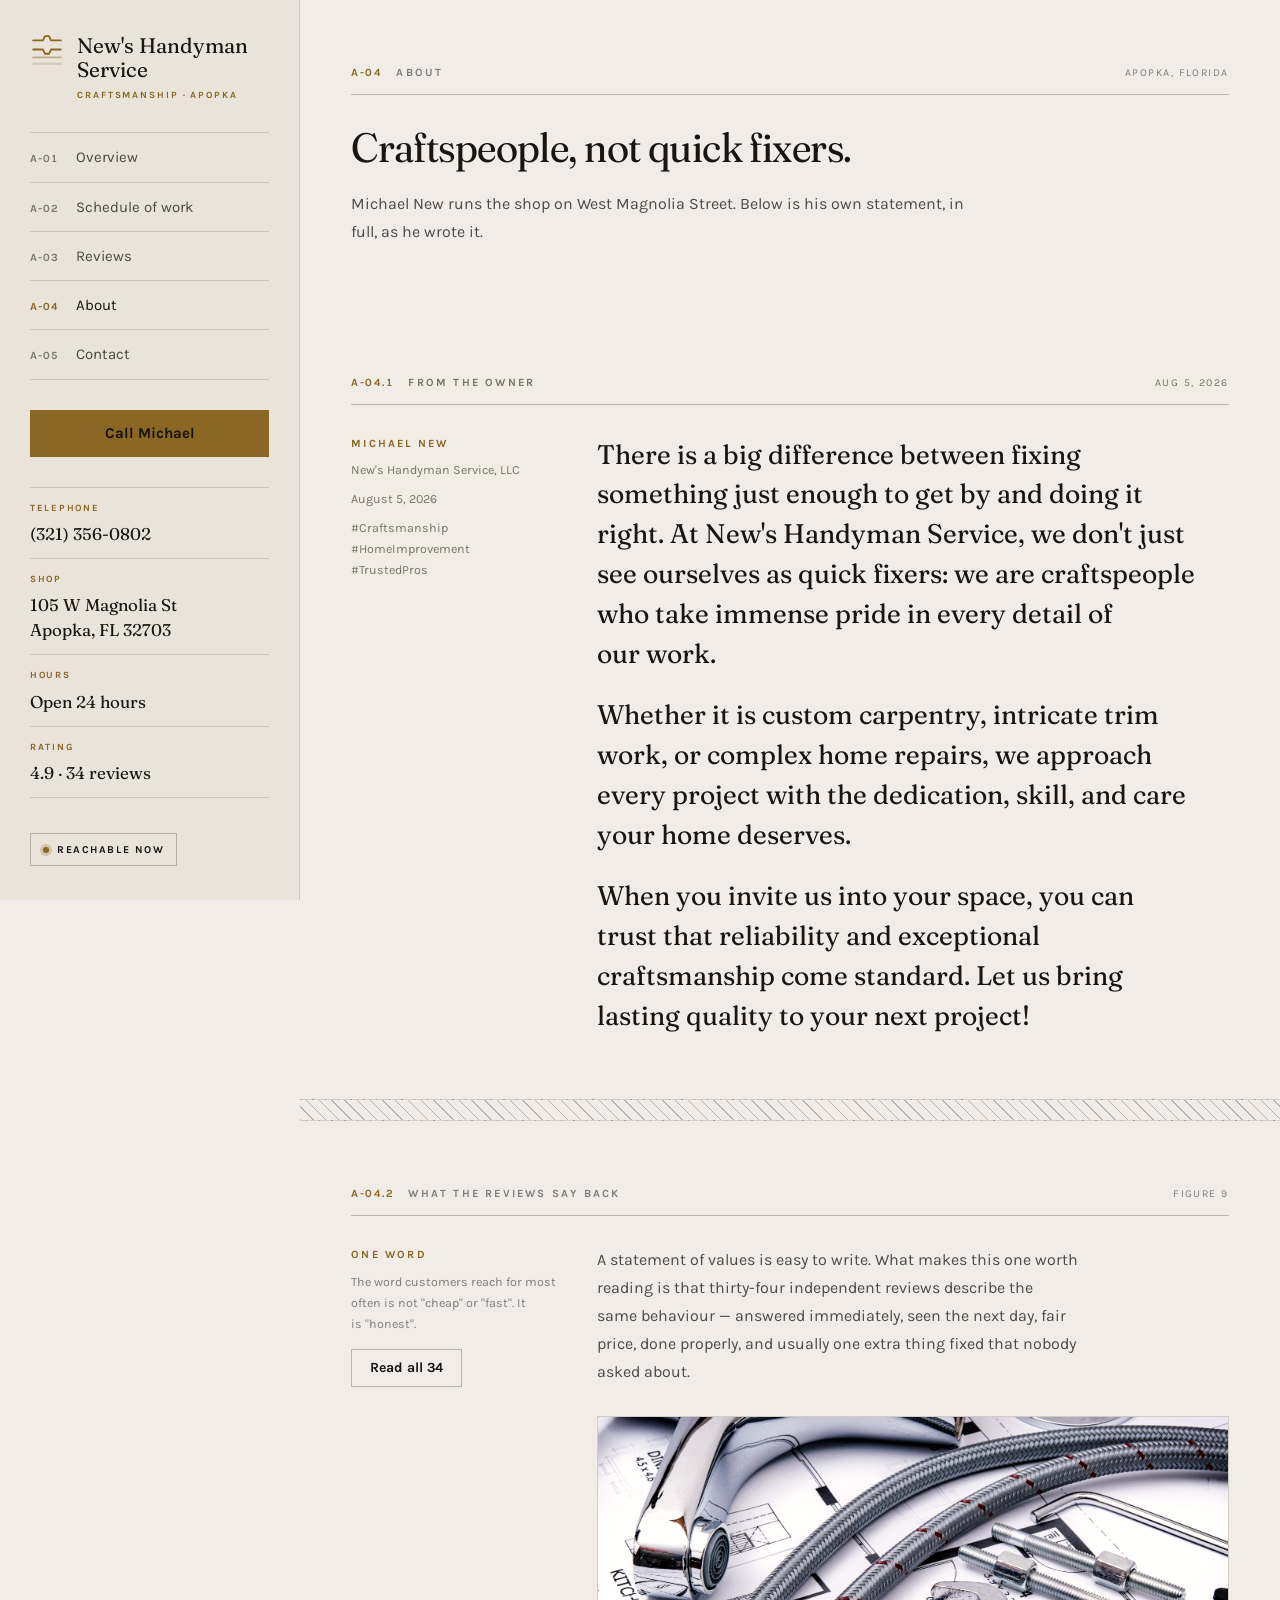
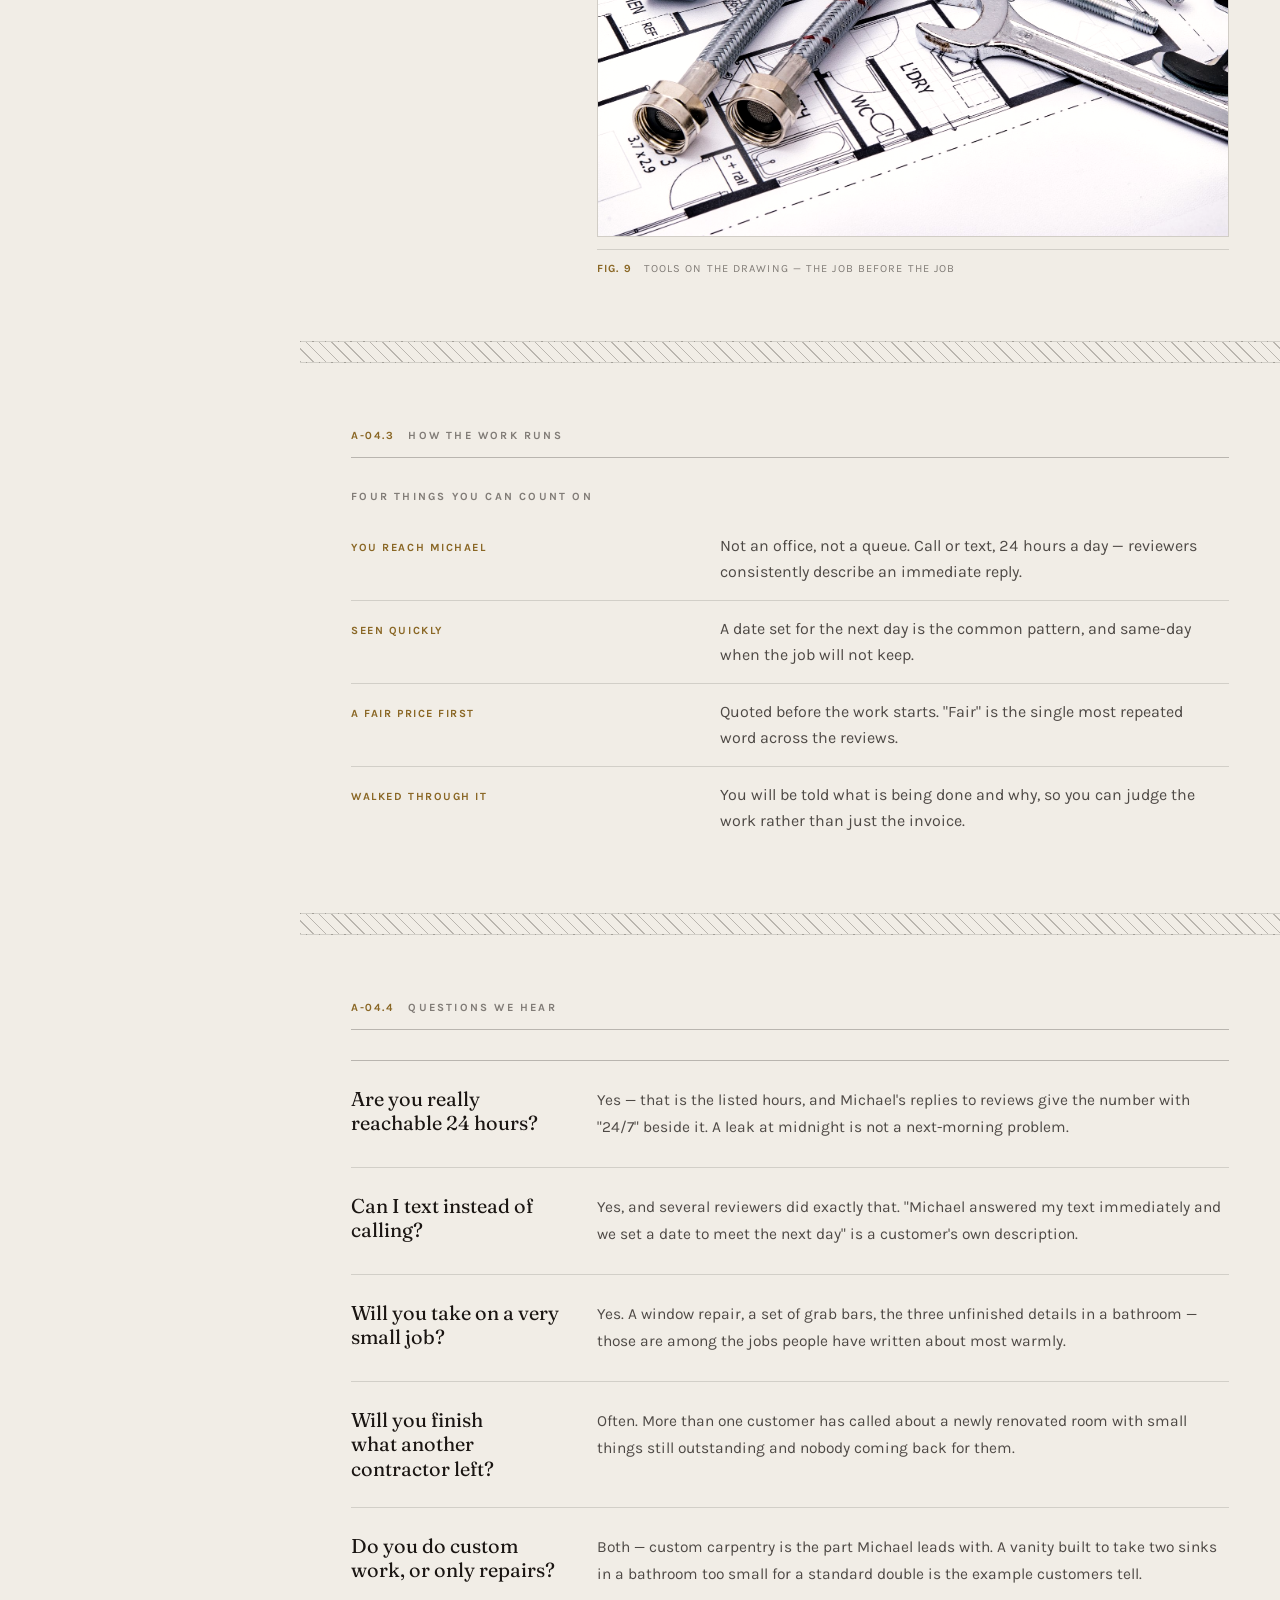
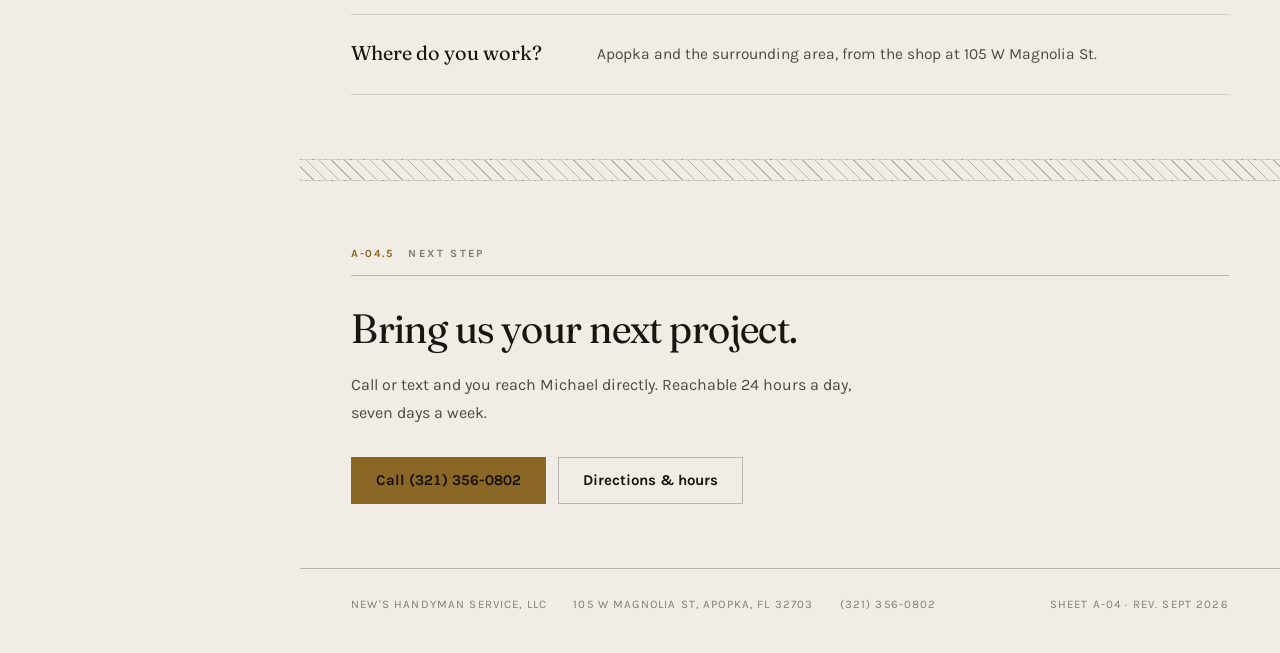
==== commit ab11d4b5: "Revert the contact name to Michael Reverses the Noe change in full, including the two lines that had" ====
--- a/about.html
+++ b/about.html
@@ -33,7 +33,7 @@
     <a href="about.html" aria-current="page"><span class="n">A-04</span><span>About</span></a>
     <a href="contact.html"><span class="n">A-05</span><span>Contact</span></a>
   </nav>
-  <a class="btn btn-brass btn-block" href="tel:+13213560802">Call Noe</a>
+  <a class="btn btn-brass btn-block" href="tel:+13213560802">Call Michael</a>
   <div class="block">
     <div class="block-row"><p class="k">Telephone</p><p class="v"><a href="tel:+13213560802">(321) 356-0802</a></p></div>
     <div class="block-row"><p class="k">Shop</p><p class="v">105 W Magnolia St<br>Apopka, FL 32703</p></div>
@@ -113,7 +113,7 @@
       <caption>Four things you can count on</caption>
       <tbody>
         <tr>
-          <th scope="row">You reach Noe</th>
+          <th scope="row">You reach Michael</th>
           <td style="font-size: 16px; font-family: var(--font-body); font-variation-settings: normal; line-height: 26px; color: var(--bone-2)">Not an office, not a queue. Call or text, 24 hours a day — reviewers consistently describe an immediate reply.</td>
         </tr>
         <tr>
@@ -142,7 +142,7 @@
     <div class="faq">
       <div class="faq-item">
         <h3>Are you really reachable 24 hours?</h3>
-        <p>Yes — that is the listed hours, and the owner's replies to reviews give the number with "24/7" beside it. A leak at midnight is not a next-morning problem.</p>
+        <p>Yes — that is the listed hours, and Michael's replies to reviews give the number with "24/7" beside it. A leak at midnight is not a next-morning problem.</p>
       </div>
       <div class="faq-item">
         <h3>Can I text instead of calling?</h3>
@@ -158,7 +158,7 @@
       </div>
       <div class="faq-item">
         <h3>Do you do custom work, or only repairs?</h3>
-        <p>Both — custom carpentry is the part the shop leads with. A vanity built to take two sinks in a bathroom too small for a standard double is the example customers tell.</p>
+        <p>Both — custom carpentry is the part Michael leads with. A vanity built to take two sinks in a bathroom too small for a standard double is the example customers tell.</p>
       </div>
       <div class="faq-item">
         <h3>Where do you work?</h3>
@@ -175,7 +175,7 @@
       <span class="ti">Next step</span>
     </div>
     <h2 class="h-section measure-tight">Bring us your next project.</h2>
-    <p class="prose measure-tight" style="margin-top: 20px">Call or text and you reach Noe directly. Reachable 24 hours a day, seven days a week.</p>
+    <p class="prose measure-tight" style="margin-top: 20px">Call or text and you reach Michael directly. Reachable 24 hours a day, seven days a week.</p>
     <div class="btn-row" style="margin-top: 30px">
       <a class="btn btn-brass" href="tel:+13213560802">Call (321) 356-0802</a>
       <a class="btn btn-outline" href="contact.html">Directions &amp; hours</a>
